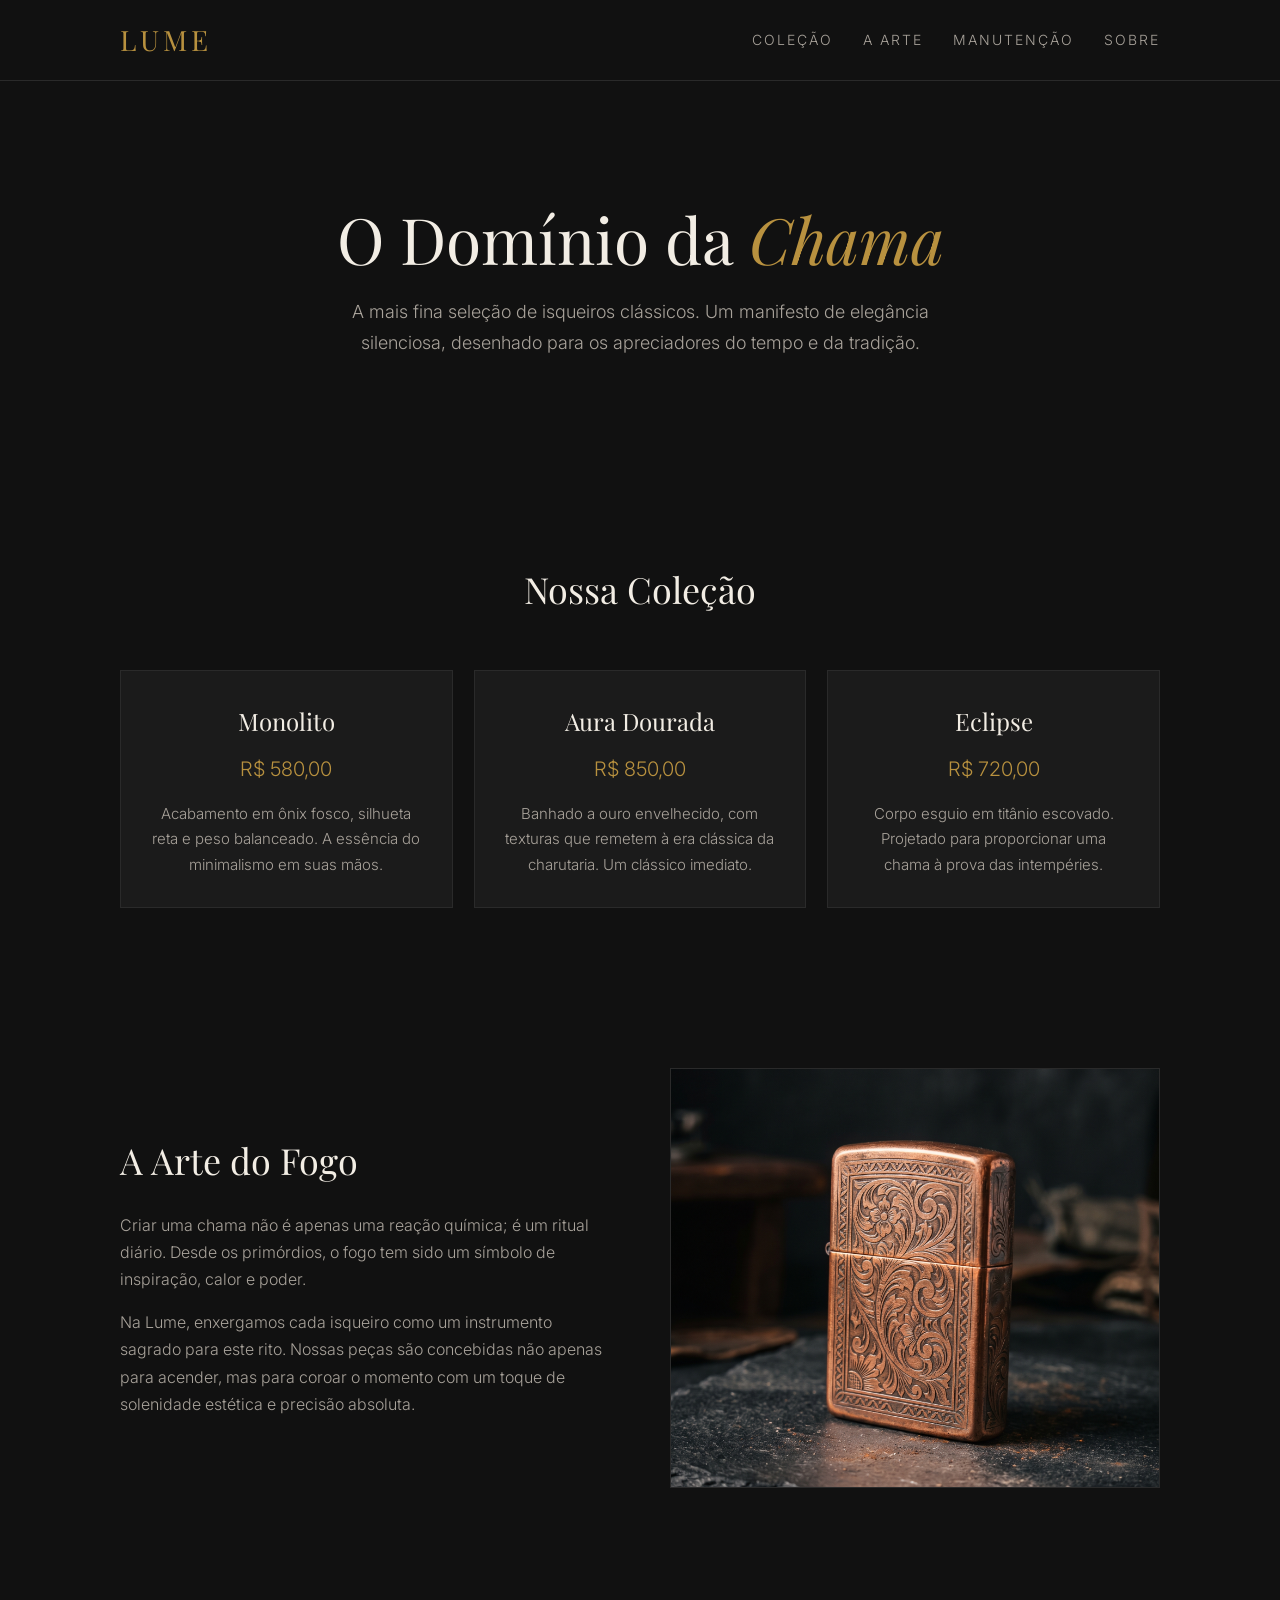
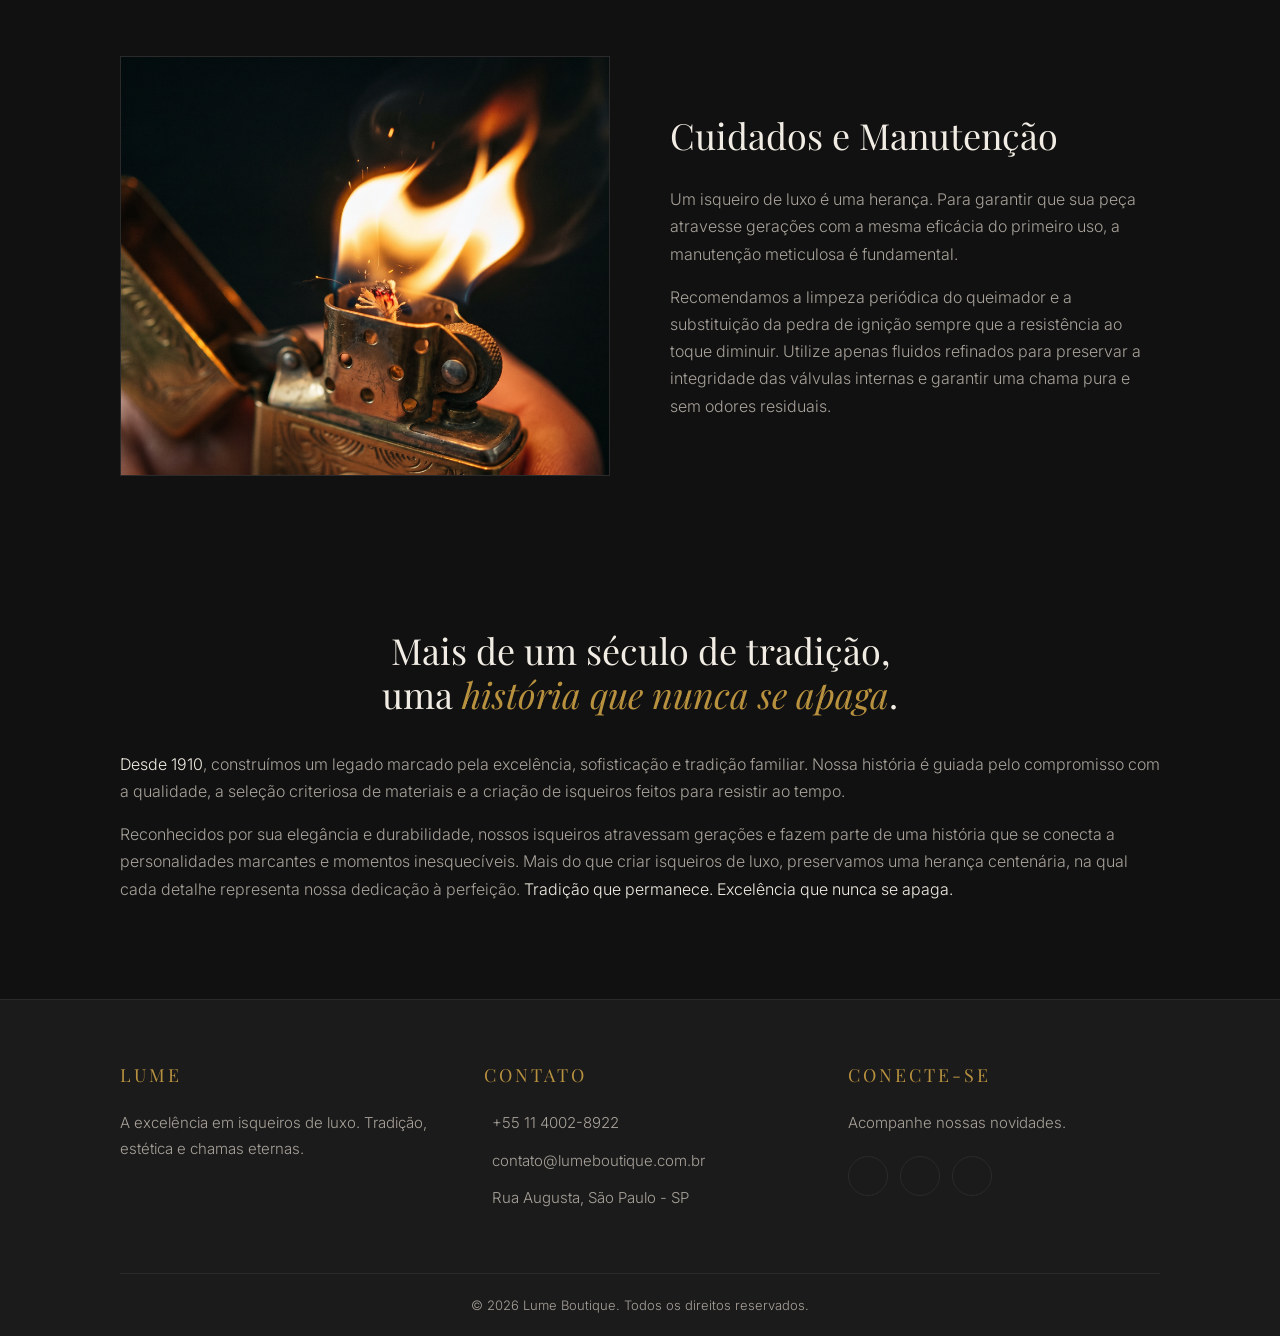
==== index.html @ e8faccc5 "fix (structure): conserta estrutura trazendo o projeto para a pasta inicial" ====
<!DOCTYPE html>
<html lang="pt-BR">

<head>
    <meta charset="UTF-8">
    <meta name="viewport" content="width=device-width, initial-scale=1.0">
    <title>Lume | Isqueiros de Luxo</title>
    <link rel="preconnect" href="https://fonts.googleapis.com">
    <link rel="preconnect" href="https://fonts.gstatic.com" crossorigin>
    <link
        href="https://fonts.googleapis.com/css2?family=Playfair+Display:wght@400;600&family=Inter:wght@300;400;500&display=swap"
        rel="stylesheet">
    <link rel="stylesheet" href="css/style.css">
</head>

<body>
    <header>
        <div class="container header-content">
            <a href="#" class="logo">Lume</a>
            <ul class="nav-links">
                <li><a href="#colecao">Coleção</a></li>
                <li><a href="#arte">A Arte</a></li>
                <li><a href="#manutencao">Manutenção</a></li>
                <li><a href="#sobre">Sobre</a></li>
            </ul>
        </div>
    </header>

    <!-- Hero Section -->
    <section class="hero container">
        <h1>O Domínio da <span>Chama</span></h1>
        <p>A mais fina seleção de isqueiros clássicos. Um manifesto de elegância silenciosa, desenhado para os
            apreciadores do tempo e da tradição.</p>
    </section>

    <!-- Seção Coleção -->
    <section id="colecao" class="section-padding container">
        <h2 class="section-title">Nossa Coleção</h2>
        <div class="products-grid">

            <div class="product-card">
                <h3>Monolito</h3>
                <p class="price">R$ 580,00</p>
                <p class="desc">Acabamento em ônix fosco, silhueta reta e peso balanceado. A essência do minimalismo em
                    suas mãos.</p>
            </div>

            <div class="product-card">
                <h3>Aura Dourada</h3>
                <p class="price">R$ 850,00</p>
                <p class="desc">Banhado a ouro envelhecido, com texturas que remetem à era clássica da charutaria. Um
                    clássico imediato.</p>
            </div>

            <div class="product-card">
                <h3>Eclipse</h3>
                <p class="price">R$ 720,00</p>
                <p class="desc">Corpo esguio em titânio escovado. Projetado para proporcionar uma chama à prova das
                    intempéries.</p>
            </div>

        </div>
    </section>

    <!-- Seção: A Arte do Fogo (Texto à esquerda, Imagem à direita) -->
    <section id="arte" class="section-padding container">
        <div class="content-row">
            <div class="content-text">
                <h2>A Arte do Fogo</h2>
                <p>Criar uma chama não é apenas uma reação química; é um ritual diário. Desde os primórdios, o fogo tem
                    sido um símbolo de inspiração, calor e poder.</p>
                <p>Na Lume, enxergamos cada isqueiro como um instrumento sagrado para este rito. Nossas peças são
                    concebidas não apenas para acender, mas para coroar o momento com um toque de solenidade estética e
                    precisão absoluta.</p>
            </div>
            <div class="content-image">
                <img src="imagens/imagem 1.jfif" alt="Isqueiro de luxo com a chama acesa">
            </div>
        </div>
    </section>

    <!-- Seção: Cuidados e Manutenção (Imagem à esquerda, Texto à direita) -->
    <section id="manutencao" class="section-padding container">
        <div class="content-row reverse">
            <div class="content-text">
                <h2>Cuidados e Manutenção</h2>
                <p>Um isqueiro de luxo é uma herança. Para garantir que sua peça atravesse gerações com a mesma eficácia
                    do primeiro uso, a manutenção meticulosa é fundamental.</p>
                <p>Recomendamos a limpeza periódica do queimador e a substituição da pedra de ignição sempre que a
                    resistência ao toque diminuir. Utilize apenas fluidos refinados para preservar a integridade das
                    válvulas internas e garantir uma chama pura e sem odores residuais.</p>
            </div>
            <div class="content-image">
                <img src="imagens/imagem 2.jfif" alt="Isqueiro de luxo sobre a mesa">
            </div>
        </div>
    </section>

    <!-- Seção: Sobre Nós -->
    <section id="sobre" class="section-padding container">
        <h2>Mais de um século de tradição,<br>uma <span>história que nunca se apaga</span>.</h2>
        <div class="content-row">
            <div class="content-text">
                <p><span>Desde 1910</span>, construímos um legado marcado pela excelência, sofisticação e tradição familiar. 
                    Nossa história é guiada pelo compromisso com a qualidade, a seleção criteriosa de materiais e 
                    a criação de isqueiros feitos para resistir ao tempo.</p>
                <p>Reconhecidos por sua elegância e durabilidade, nossos isqueiros atravessam gerações e fazem 
                    parte de uma história que se conecta a personalidades marcantes e momentos inesquecíveis.
                    Mais do que criar isqueiros de luxo, preservamos uma herança centenária, na qual cada detalhe
                    representa nossa dedicação à perfeição.
                    <span>Tradição que permanece. Excelência que nunca se apaga.</span></p>
            </div>
        </div>
    </section>

    <!-- Rodapé -->
    <footer>
        <div class="container">
            <div class="footer-grid">

                <div class="footer-col">
                    <h4>Lume</h4>
                    <p>A excelência em isqueiros de luxo. Tradição, estética e chamas eternas.</p>
                </div>

                <div class="footer-col">
                    <h4>Contato</h4>
                    <ul>
                        <li><i class="fa-solid fa-phone"></i> +55 11 4002-8922</li>
                        <li><i class="fa-solid fa-envelope"></i> contato@lumeboutique.com.br</li>
                        <li><i class="fa-solid fa-location-dot"></i> Rua Augusta, São Paulo - SP</li>
                    </ul>
                </div>

                <div class="footer-col">
                    <h4>Conecte-se</h4>
                    <p>Acompanhe nossas novidades.</p>
                    <div class="social-links">
                        <a href="#"><i class="fa-brands fa-instagram"> </i></a>
                        <a href="#"><i class="fa-brands fa-pinterest"> </i></a>
                        <a href="#"><i class="fa-brands fa-twitter"> </i></a>
                    </div>
                </div>

            </div>

            <div class="copyright">
                <p>&copy; 2026 Lume Boutique. Todos os direitos reservados.</p>
            </div>
        </div>
    </footer>

</body>

</html>
---- css/style.css ----
/* 
============= STYLE GUIDE =============
Cores:
       USO       |    COR    | VARIÁVEL
----------------------------------------
  Fundo:         |  #111111  | c-bg
  Fundo do card: |  #1b1b1b  | c-bgcard
  Borda:         |  #2a2a2a  | c-border
  Dourado:       |  #b8913f  | c-gold
  Texto:         |  #f2ede4  | c-text
  Texto suave:   |  #a8a29a  | c-text2
----------------------------------------
Fontes:
  Títulos: Playfair Display
  Textos:  Inter
======================================== 
*/

/* ========== VAR COLORS ========== */
:root {
  --c-bg: #111111;
  --c-bgcard: #1b1b1b;
  --c-border: #2a2a2a;
  --c-gold: #b8913f;
  --c-text: #f2ede4;
  --c-text2: #a8a29a;
}

/* 
========================== 
          BASE 
========================== 
*/
/* Scroll-Bar Custom */
body::-webkit-scrollbar {
  width: 12px;             
}

body::-webkit-scrollbar-track {
  background: var(--c-bgcard);       
}

body::-webkit-scrollbar-thumb {
  background-color: var(--c-gold);   
  border-radius: 20px;       
  border: 3px solid var(--c-bgcard);  
}

* {
    margin: 0;
    padding: 0;
    box-sizing: border-box;
}

html {
    scroll-behavior: smooth;
}

body {
    background-color: var(--c-bg);
    color: var(--c-text);
    font-family: 'Inter', sans-serif;
    font-weight: 300;
    line-height: 1.7;
}

h1, h2, h3, h4 {
    font-family: 'Playfair Display', serif;
    font-weight: 400;
}

a {
    text-decoration: none;
    color: var(--c-text);
}

ul {
    list-style: none;
}

/* 
=================================== 
       Classes Reutilizáveis
=================================== 
*/
.container {
    width: 100%;
    max-width: 1100px;
    margin: 0 auto;
    padding: 0 30px;
}

.section-padding {
    padding-top: 80px;
    padding-bottom: 80px;
}

.section-title {
    font-size: 36px;
    text-align: center;
    margin-bottom: 50px;
}

/* 
========================== 
          HEADER 
========================== 
*/
header {
    position: sticky;
    top: 0;
    z-index: 100;
    background-color: var(--c-bg);
    border-bottom: 1px solid #2a2a2a;
}

.header-content {
    display: flex;
    justify-content: space-between;
    align-items: center;
    padding-top: 16px;
    padding-bottom: 16px;
}

.logo {
    font-family: 'Playfair Display', serif;
    font-size: 28px;
    letter-spacing: 4px;
    text-transform: uppercase;
    color: var(--c-gold);
}

.nav-links {
    display: flex;
}

.nav-links li {
    margin-left: 30px;
}

.nav-links a {
    font-size: 14px;
    letter-spacing: 2px;
    text-transform: uppercase;
    color: var(--c-text2);
    transition: color 0.3s;
}

.nav-links a:hover {
    color: var(--c-gold);
}

/* 
========================== 
      SECTION - HERO 
========================== 
*/
.hero {
    display: flex;
    flex-direction: column;
    align-items: center;
    justify-content: center;
    text-align: center;
    padding-top: 120px;
    padding-bottom: 120px;
}

.hero h1 {
    font-size: 64px;
    line-height: 1.2;
    margin-bottom: 20px;
}

.hero h1 span {
    color: var(--c-gold);
    font-style: italic;
}

.hero p {
    max-width: 600px;
    color: var(--c-text2);
    font-size: 18px;
}

/* 
========================== 
    SECTION - COLEÇÃO 
========================== 
*/

.products-grid {
    display: flex;
    justify-content: space-between;
}

.product-card {
    width: 32%;
    background-color: var(--c-bgcard);
    border: 1px solid #2a2a2a;
    padding: 30px;
    text-align: center;
    transition: border-color 0.3s;
}

.product-card:hover {
    border-color: var(--c-gold);
}

.product-card h3 {
    font-size: 24px;
    margin-bottom: 10px;
}

.price {
    color: var(--c-gold);
    font-size: 20px;
    margin-bottom: 15px;
}

.desc {
    color: var(--c-text2);
    font-size: 15px;
}

/* 
========================== 
         SECTIONS 
    A ARTE / MANUTENÇÃO 
========================== 
*/
.content-row {
    display: flex;
    align-items: center;
    justify-content: space-between;
    gap: 60px;
}

/* inverte a ordem: imagem à esquerda, texto à direita */
.content-row.reverse {
    flex-direction: row-reverse;
}

.content-text {
    width: 50%;
}

.content-text h2 {
    font-size: 36px;
    margin-bottom: 20px;
}

.content-text p {
    color: var(--c-text2);
    margin-bottom: 16px;
}

.content-image {
    width: 50%;
}

.content-image img {
    width: 100%;
    height: 420px;
    object-fit: cover;
    border: 1px solid #2a2a2a;
}

/* 
========================== 
      SECTION - SOBRE
========================== 
*/
#sobre {
    padding-top: 65px;
    h2 {
        font-size: 36px;
        text-align: center;
        line-height: 1.2;
        margin-bottom: 35px;
        span {
            color: var(--c-gold);
            font-style: italic;
        }
    }
}

#sobre .content-text {
    width: 100%;
    span {
        color: var(--c-text);
    }
}

/* 
========================== 
          RODAPÉ 
========================== 
*/
footer {
    background-color: var(--c-bgcard);
    border-top: 1px solid #2a2a2a;
    padding-top: 60px;
}

.footer-grid {
    display: flex;
    justify-content: space-between;
}

.footer-col {
    width: 30%;
}

.footer-col h4 {
    font-size: 18px;
    letter-spacing: 3px;
    text-transform: uppercase;
    color: var(--c-gold);
    margin-bottom: 20px;
}

.footer-col p {
    color: var(--c-text2);
    font-size: 15px;
}

.footer-col li {
    color: var(--c-text2);
    font-size: 15px;
    margin-bottom: 12px;
}

.footer-col li i {
    color: var(--c-gold);
    width: 20px;
    margin-right: 8px;
}

/* ícones das redes sociais */
.social-links {
    display: flex;
    margin-top: 20px;
}

.social-links a {
    display: flex;
    align-items: center;
    justify-content: center;
    width: 40px;
    height: 40px;
    margin-right: 12px;
    border: 1px solid #2a2a2a;
    border-radius: 50%;
    color: var(--c-text2);
    transition: all 0.3s;
}

.social-links a:hover {
    border-color: var(--c-gold);
    color: var(--c-gold);
}

/* direitos autorais */
.copyright {
    text-align: center;
    margin-top: 50px;
    padding: 20px 0;
    border-top: 1px solid #2a2a2a;
    color: var(--c-text2);
    font-size: 13px; 
}
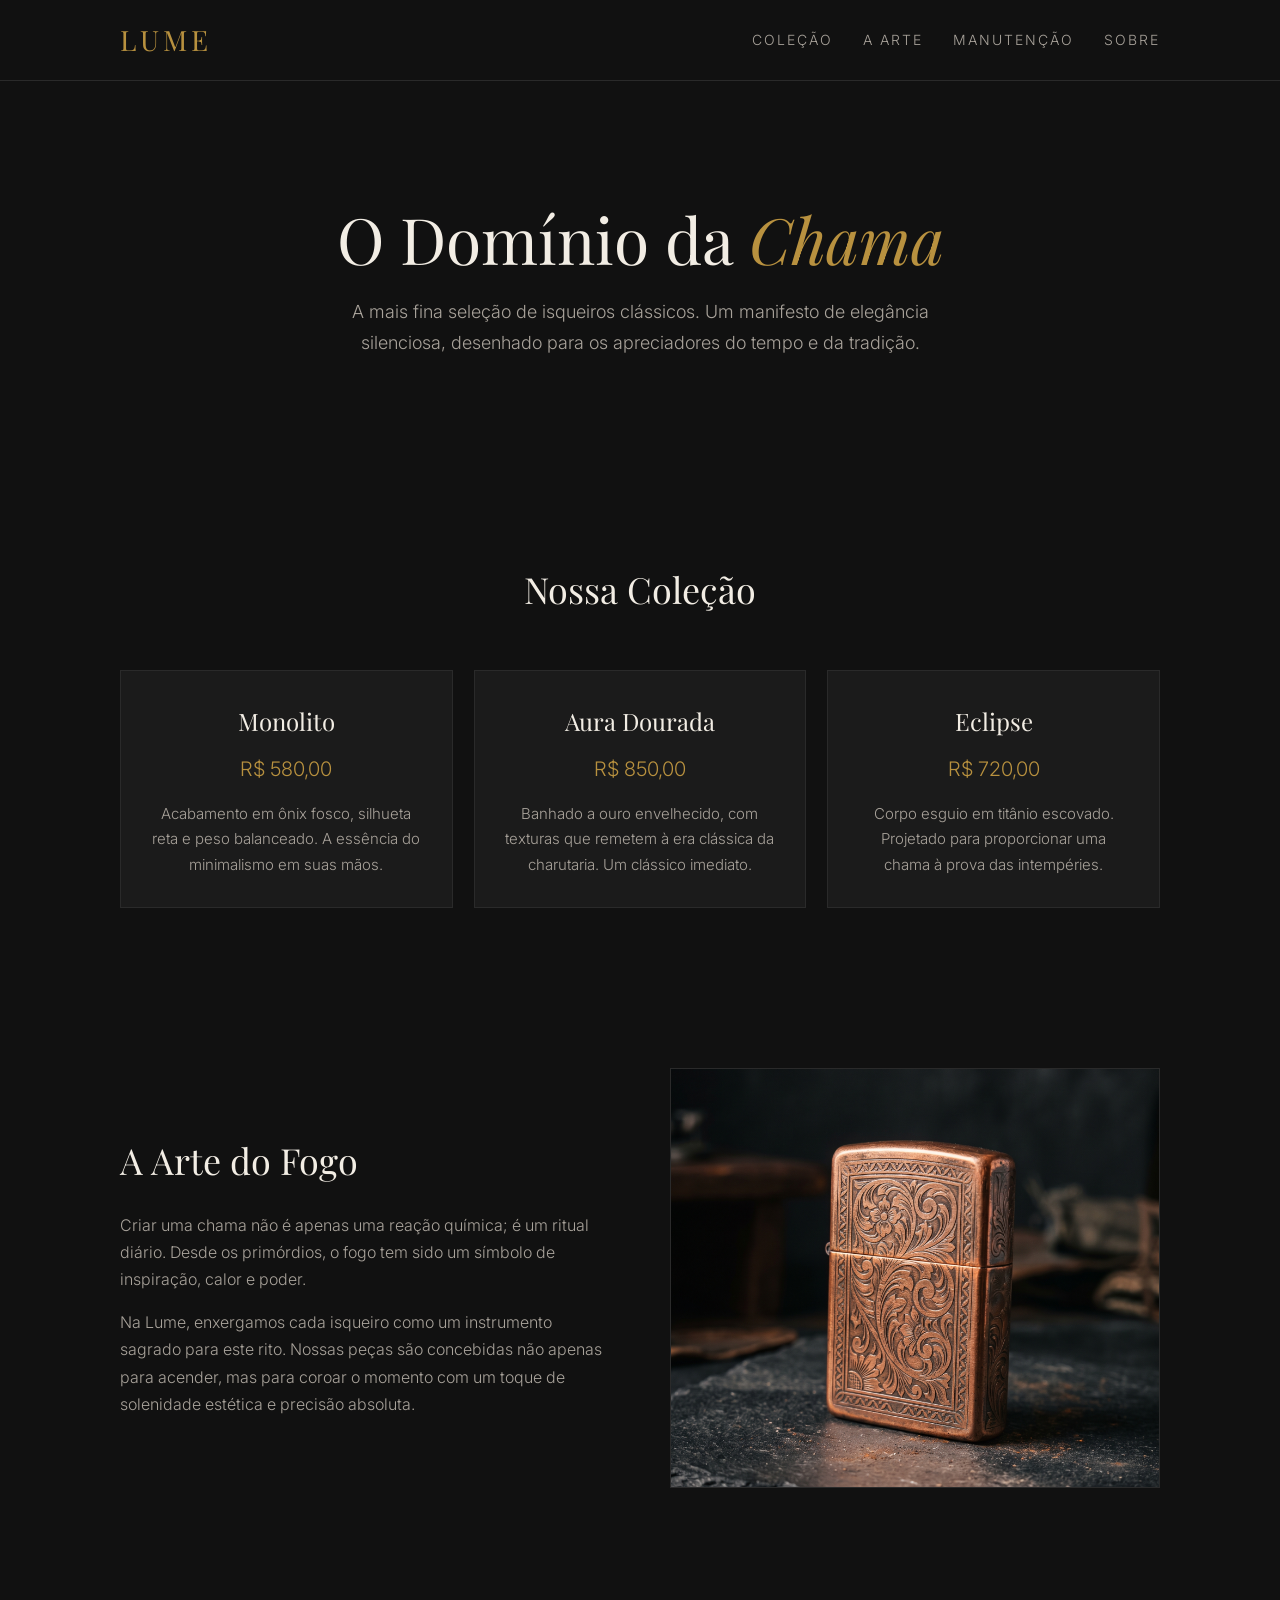
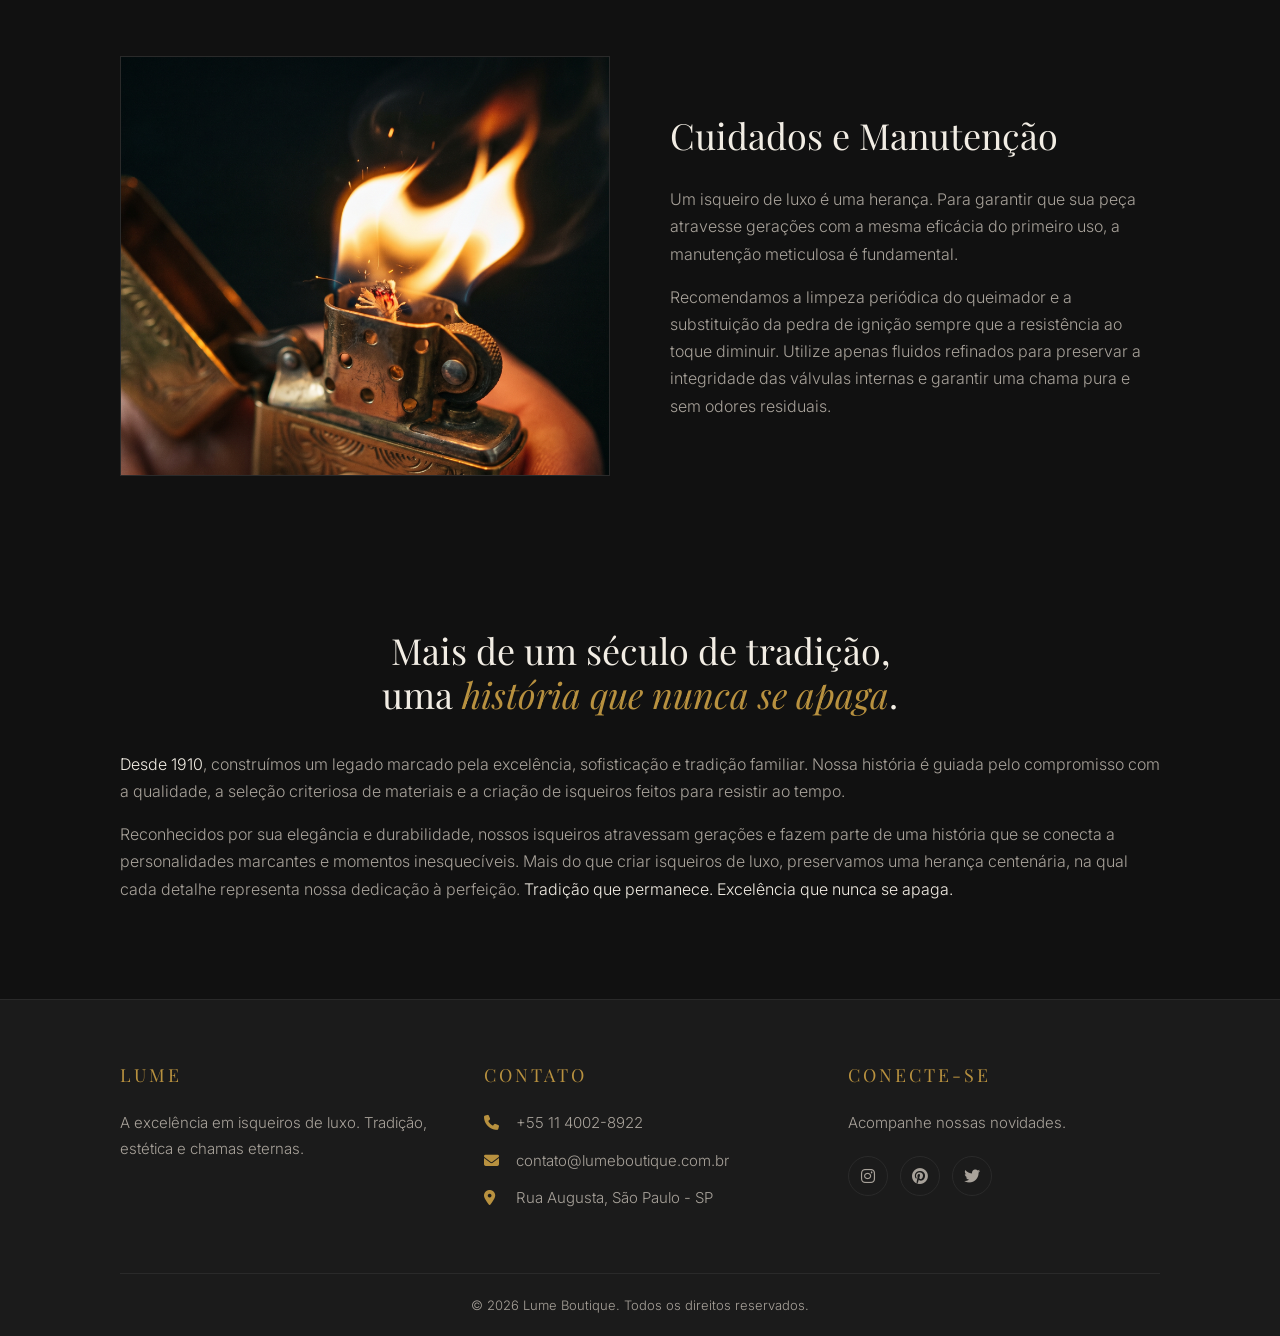
==== commit 3583ac08: "fix (icons): conserta ícones no rodapé que não estava sendo renderizado" ====
--- a/index.html
+++ b/index.html
@@ -7,9 +7,8 @@
     <title>Lume | Isqueiros de Luxo</title>
     <link rel="preconnect" href="https://fonts.googleapis.com">
     <link rel="preconnect" href="https://fonts.gstatic.com" crossorigin>
-    <link
-        href="https://fonts.googleapis.com/css2?family=Playfair+Display:wght@400;600&family=Inter:wght@300;400;500&display=swap"
-        rel="stylesheet">
+    <link href="https://fonts.googleapis.com/css2?family=Playfair+Display:wght@400;600&family=Inter:wght@300;400;500&display=swap" rel="stylesheet">
+    <link rel="stylesheet" href="https://cdnjs.cloudflare.com/ajax/libs/font-awesome/6.5.1/css/all.min.css">
     <link rel="stylesheet" href="css/style.css">
 </head>
 
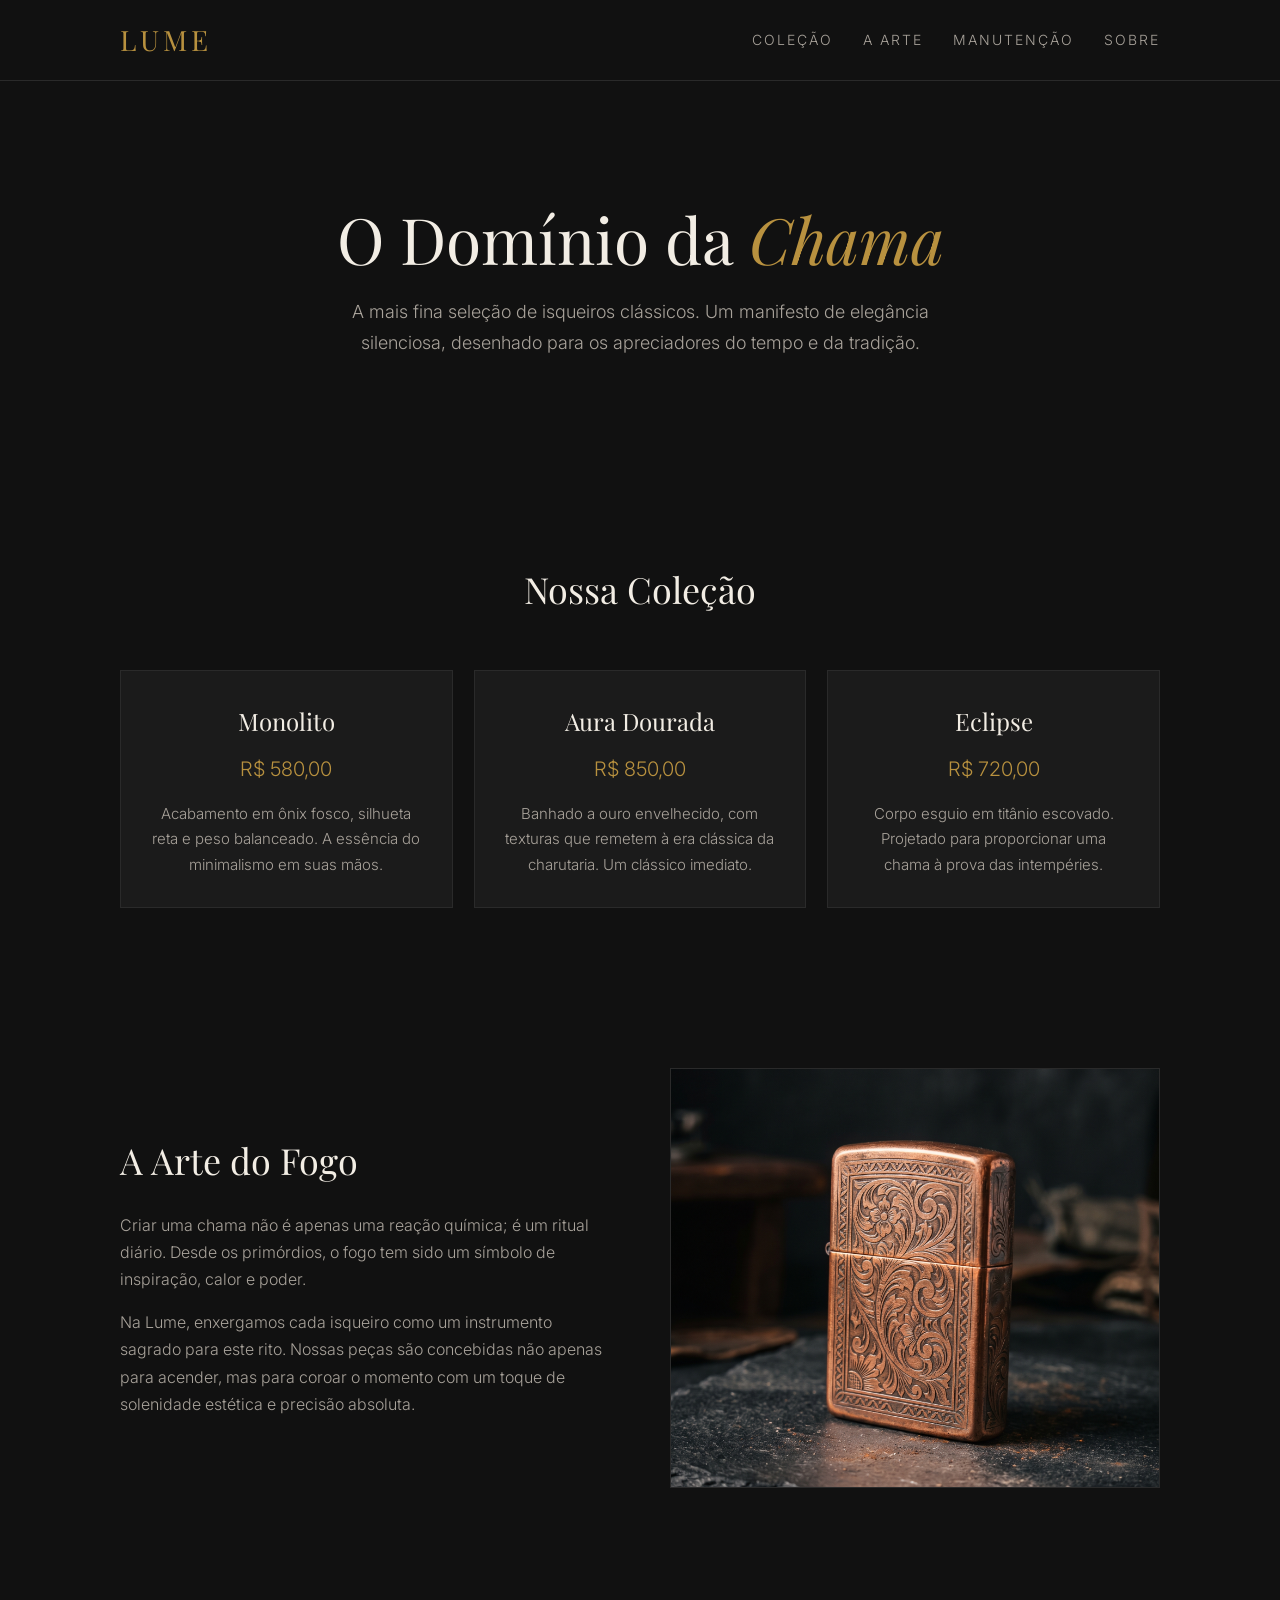
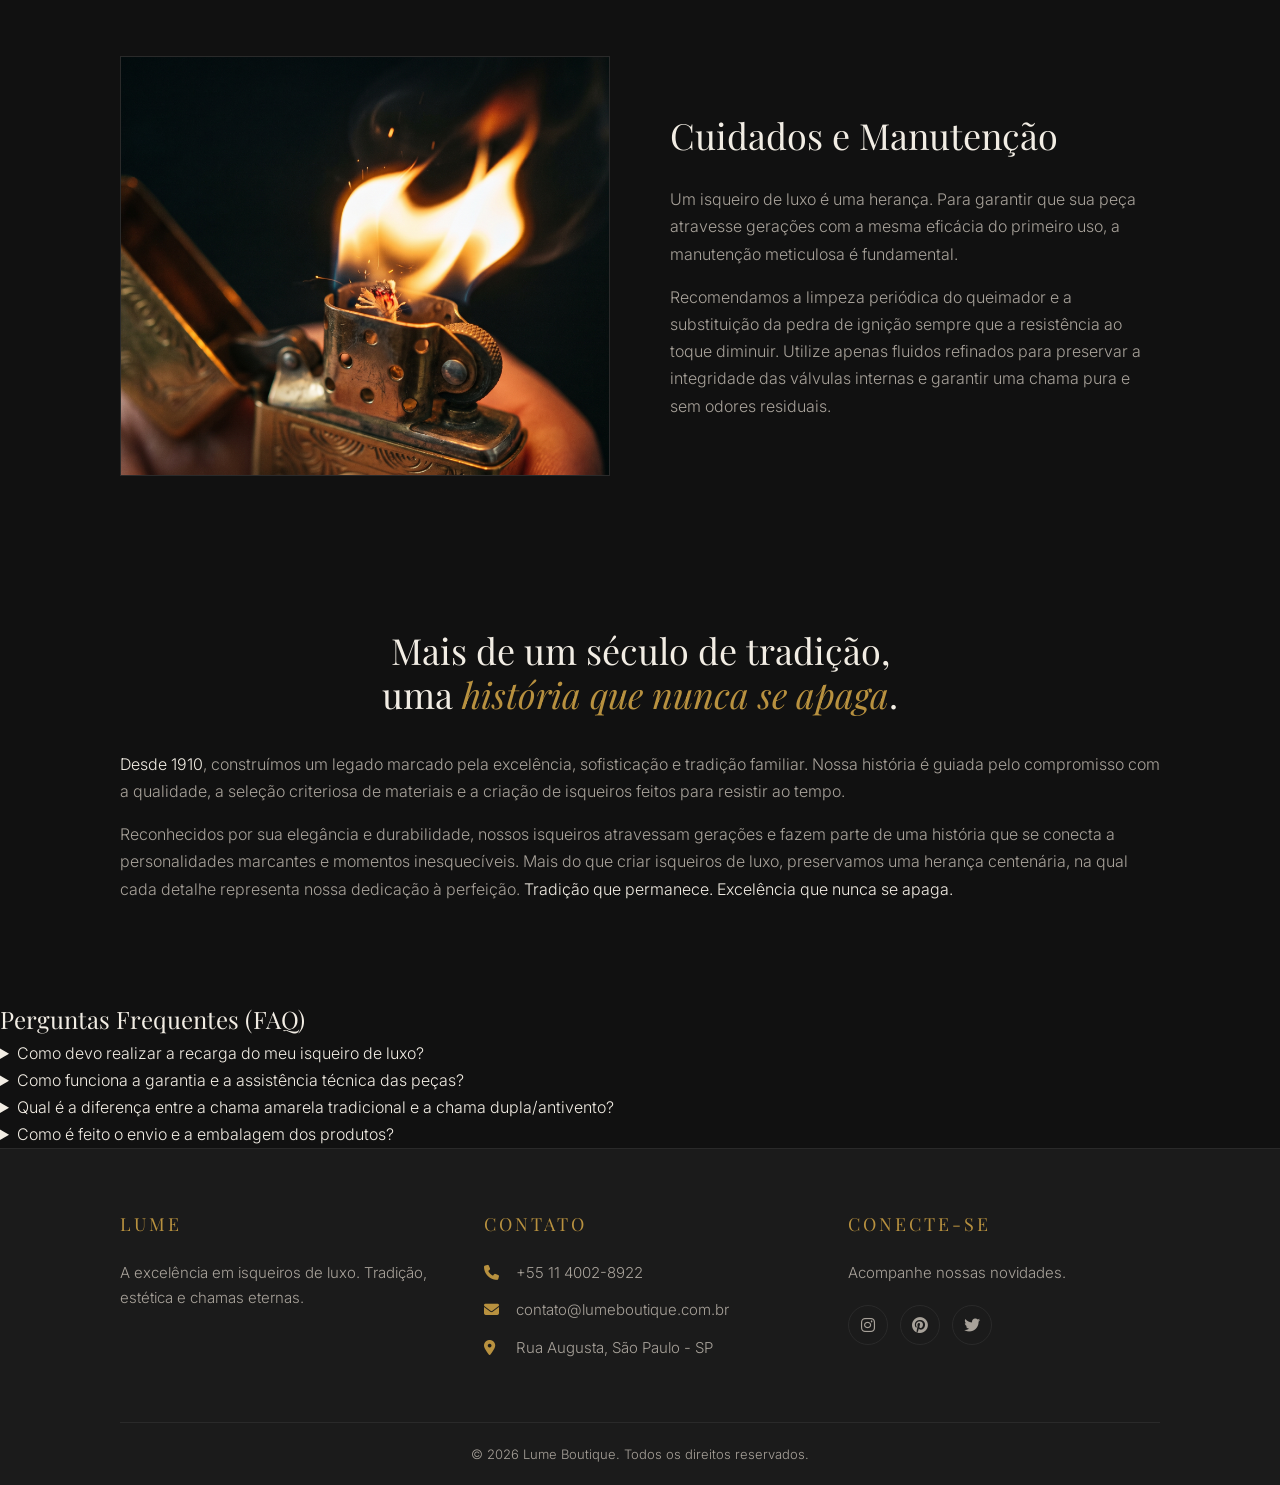
==== commit 518c7ec7: "feat(faq): adiciona seção de perguntas frequentes" ====
--- a/index.html
+++ b/index.html
@@ -9,6 +9,7 @@
     <link rel="preconnect" href="https://fonts.gstatic.com" crossorigin>
     <link href="https://fonts.googleapis.com/css2?family=Playfair+Display:wght@400;600&family=Inter:wght@300;400;500&display=swap" rel="stylesheet">
     <link rel="stylesheet" href="https://cdnjs.cloudflare.com/ajax/libs/font-awesome/6.5.1/css/all.min.css">
+    <link rel="shortcut icon" href="./imagens/favicon.png" type="image/x-icon">
     <link rel="stylesheet" href="css/style.css">
 </head>
 
@@ -112,6 +113,41 @@
         </div>
     </section>
 
+    <!-- Seção: FAQ -->
+    <section id="faq" class="faq-section">
+        <div class="faq-container">
+            <h2 class="faq-title">Perguntas Frequentes (FAQ)</h2>
+            
+            <details class="faq-item">
+                <summary class="faq-question">Como devo realizar a recarga do meu isqueiro de luxo?</summary>
+                <div class="faq-answer">
+                    <p>Para preservar a engenharia interna e a pureza da chama, recomendamos utilizar exclusivamente gás butano premium de alta filtragem. Antes de recarregar, esvazie completamente o ar do reservatório pressionando suavemente a válvula de enchimento. Realize o abastecimento com o isqueiro virado para baixo e aguarde alguns minutos antes de acendê-lo, permitindo que o gás atinja a temperatura ideal.</p>
+                </div>
+            </details>
+
+            <details class="faq-item">
+                <summary class="faq-question">Como funciona a garantia e a assistência técnica das peças?</summary>
+                <div class="faq-answer">
+                    <p>Todos os nossos isqueiros acompanham certificado oficial de autenticidade e garantia de fábrica contra defeitos de fabricação. Oferecemos suporte completo e encaminhamento para serviços de manutenção especializada, assegurando que o seu item receba os cuidados de conservação adequados ao longo dos anos.</p>
+                </div>
+            </details>
+
+            <details class="faq-item">
+                <summary class="faq-question">Qual é a diferença entre a chama amarela tradicional e a chama dupla/antivento?</summary>
+                <div class="faq-answer">
+                    <p>A chama amarela suave é clássica, ideal para o acendimento diário e momentos de celebração indoor pela sua elegância e temperatura moderada. Já a chama dupla ou direcional (antivento) é projetada com precisão técnica para acender charutos de forma uniforme ou para ser utilizada em ambientes externos sem oscilações.</p>
+                </div>
+            </details>
+
+            <details class="faq-item">
+                <summary class="faq-question">Como é feito o envio e a embalagem dos produtos?</summary>
+                <div class="faq-answer">
+                    <p>Por normas de segurança no transporte, os isqueiros são enviados descarregados. Cada peça é cuidadosamente acomodada em seu estojo original de fábrica e envolvida em uma embalagem discreta e protegida, acompanhada de toda a documentação de autenticidade.</p>
+                </div>
+            </details>
+        </div>
+    </section>
+
     <!-- Rodapé -->
     <footer>
         <div class="container">
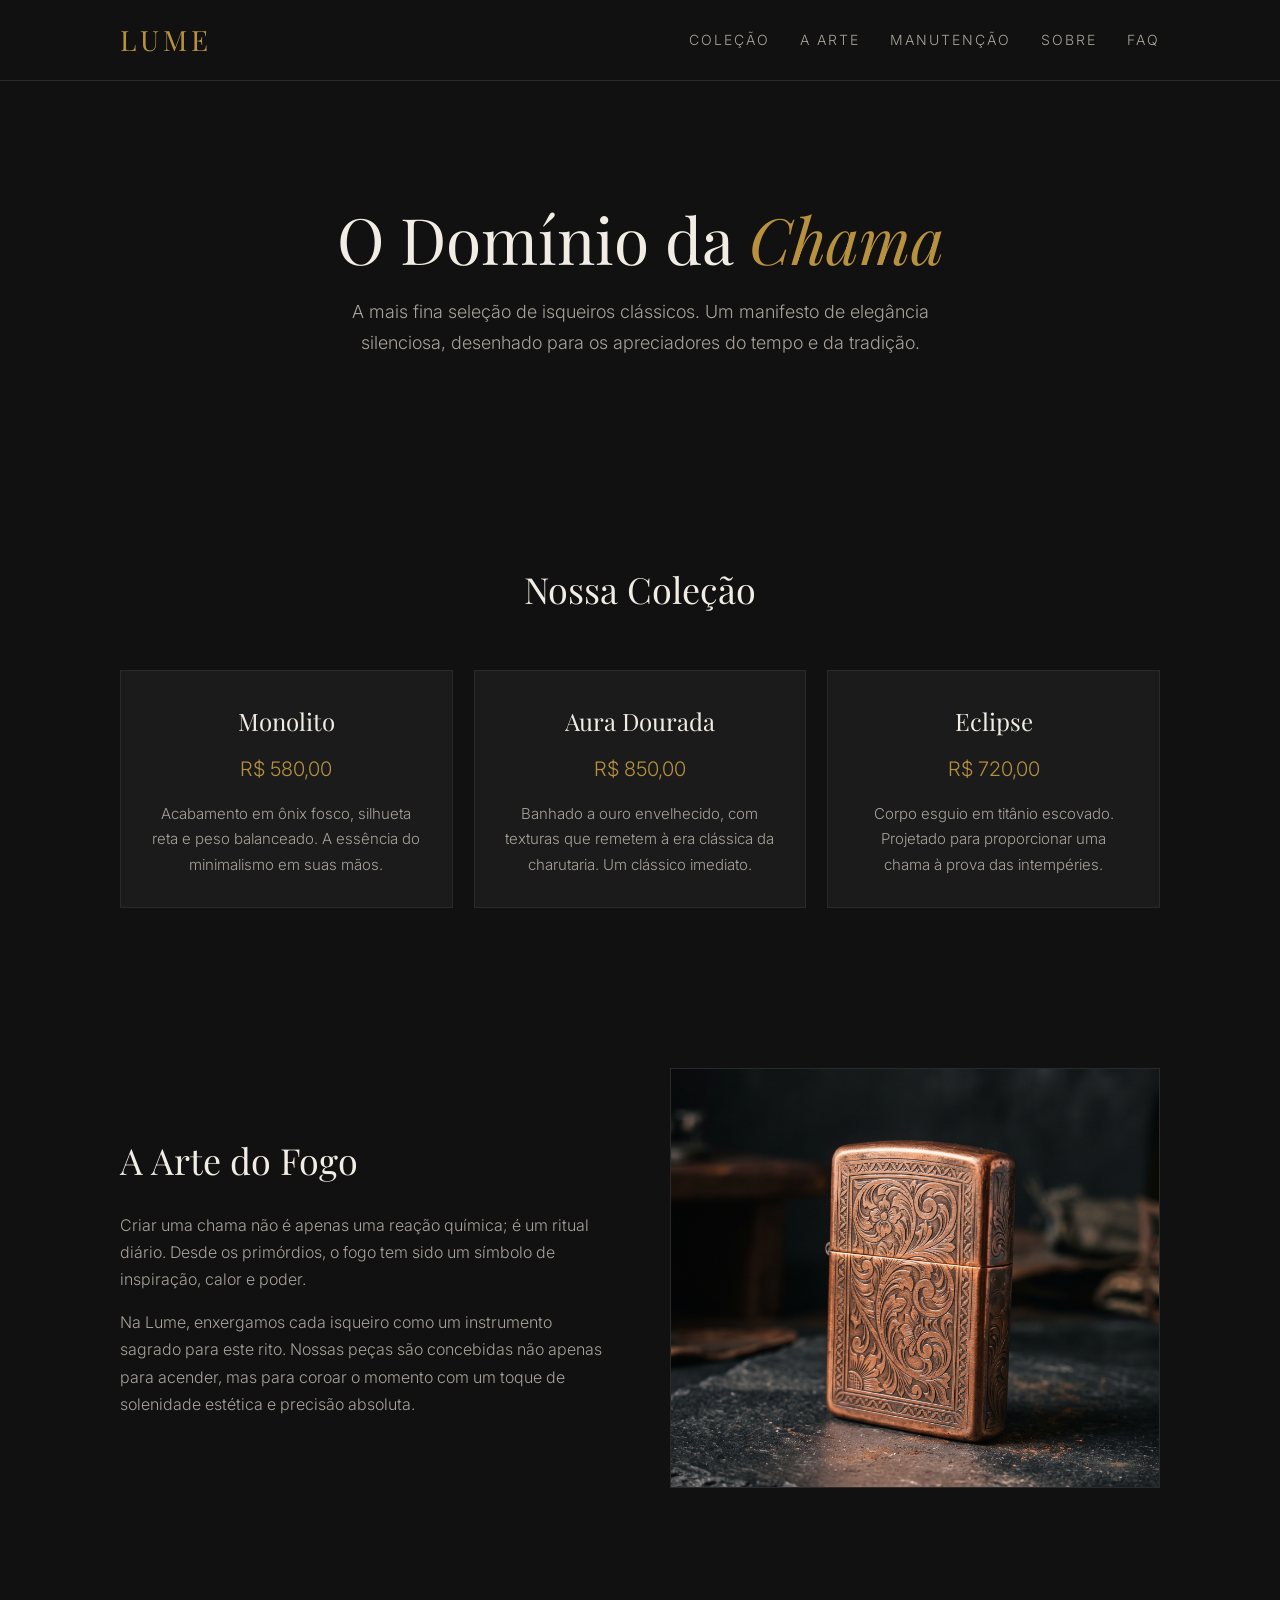
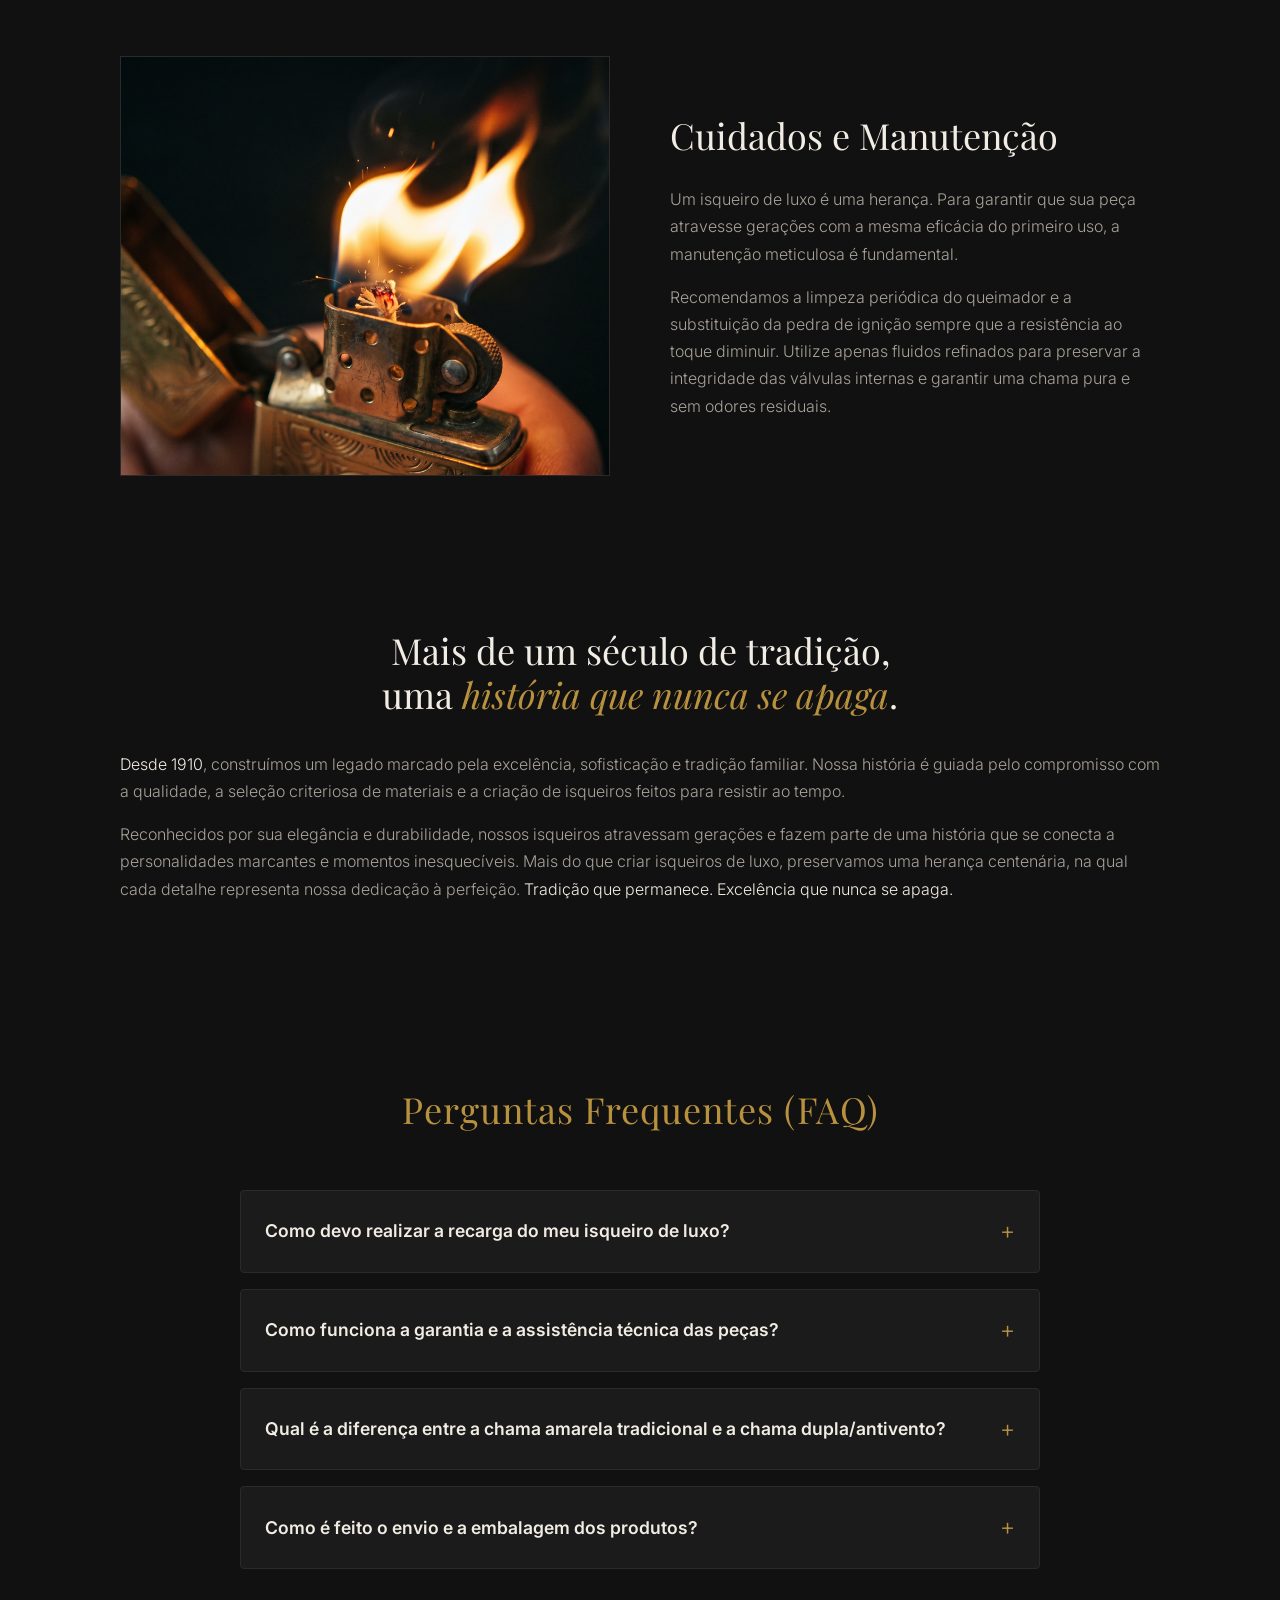
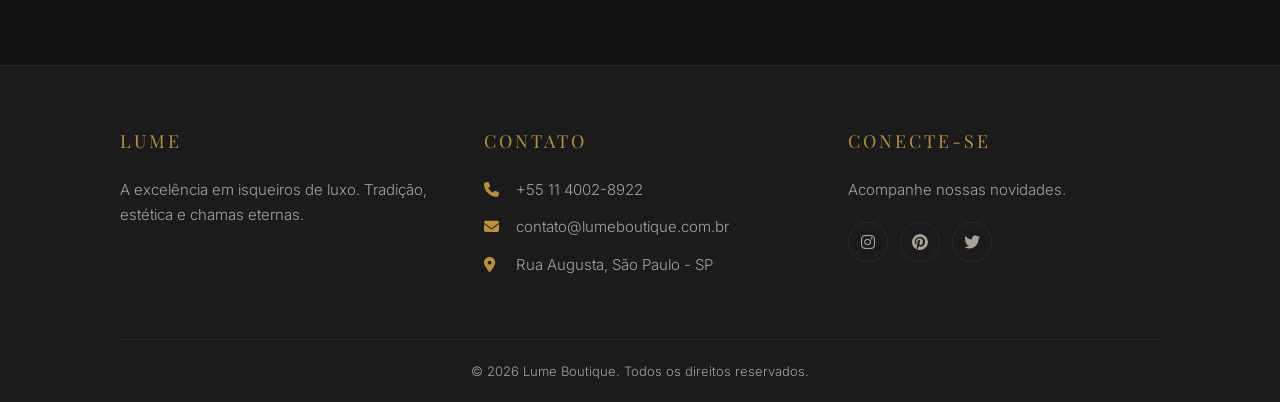
==== commit 529d6b75: "refactor(faq): utiliza os códigos reutilizaveis e adiciona link para a faq" ====
--- a/index.html
+++ b/index.html
@@ -22,6 +22,7 @@
                 <li><a href="#arte">A Arte</a></li>
                 <li><a href="#manutencao">Manutenção</a></li>
                 <li><a href="#sobre">Sobre</a></li>
+                <li><a href="#faq">FAQ</a></li>
             </ul>
         </div>
     </header>
@@ -114,9 +115,9 @@
     </section>
 
     <!-- Seção: FAQ -->
-    <section id="faq" class="faq-section">
+    <section id="faq" class="faq-section section-padding container">
         <div class="faq-container">
-            <h2 class="faq-title">Perguntas Frequentes (FAQ)</h2>
+            <h2 class="faq-title section-title">Perguntas Frequentes (FAQ)</h2>
             
             <details class="faq-item">
                 <summary class="faq-question">Como devo realizar a recarga do meu isqueiro de luxo?</summary>
--- a/css/style.css
+++ b/css/style.css
@@ -293,6 +293,73 @@
 
 /* 
 ========================== 
+      SECTION - FAQ
+========================== 
+*/
+
+.faq-container {
+    max-width: 800px;
+    margin: 0 auto;
+}
+
+.faq-title {
+    letter-spacing: 1px;
+    color: var(--c-gold);
+}
+
+.faq-item {
+    background-color: var(--c-bgcard);
+    border: 1px solid var(--c-border);
+    border-radius: 4px;
+    margin-bottom: 16px;
+    overflow: hidden;
+    transition: border-color 0.3s ease;
+}
+
+.faq-item[open] {
+    border-color: var(--c-gold);
+}
+
+.faq-question {
+    padding: 20px 24px;
+    font-size: 1.1rem;
+    font-weight: 600;
+    cursor: pointer;
+    list-style: none;
+    position: relative;
+    display: flex;
+    justify-content: space-between;
+    align-items: center;
+    color: var(--c-text);
+}
+
+.faq-question::-webkit-details-marker {
+    display: none;
+}
+
+.faq-question::after {
+    content: '+';
+    font-size: 1.5rem;
+    font-weight: 300;
+    color: var(--c-gold);
+    transition: transform 0.3s ease;
+}
+
+.faq-item[open] .faq-question::after {
+    transform: rotate(45deg);
+}
+
+.faq-answer {
+    padding: 0 24px 24px 24px;
+    font-size: 0.95rem;
+    line-height: 1.7;
+    color: var(--c-text2);
+    border-top: 1px solid var(--c-border);
+    padding-top: 16px;
+}
+
+/* 
+========================== 
           RODAPÉ 
 ========================== 
 */
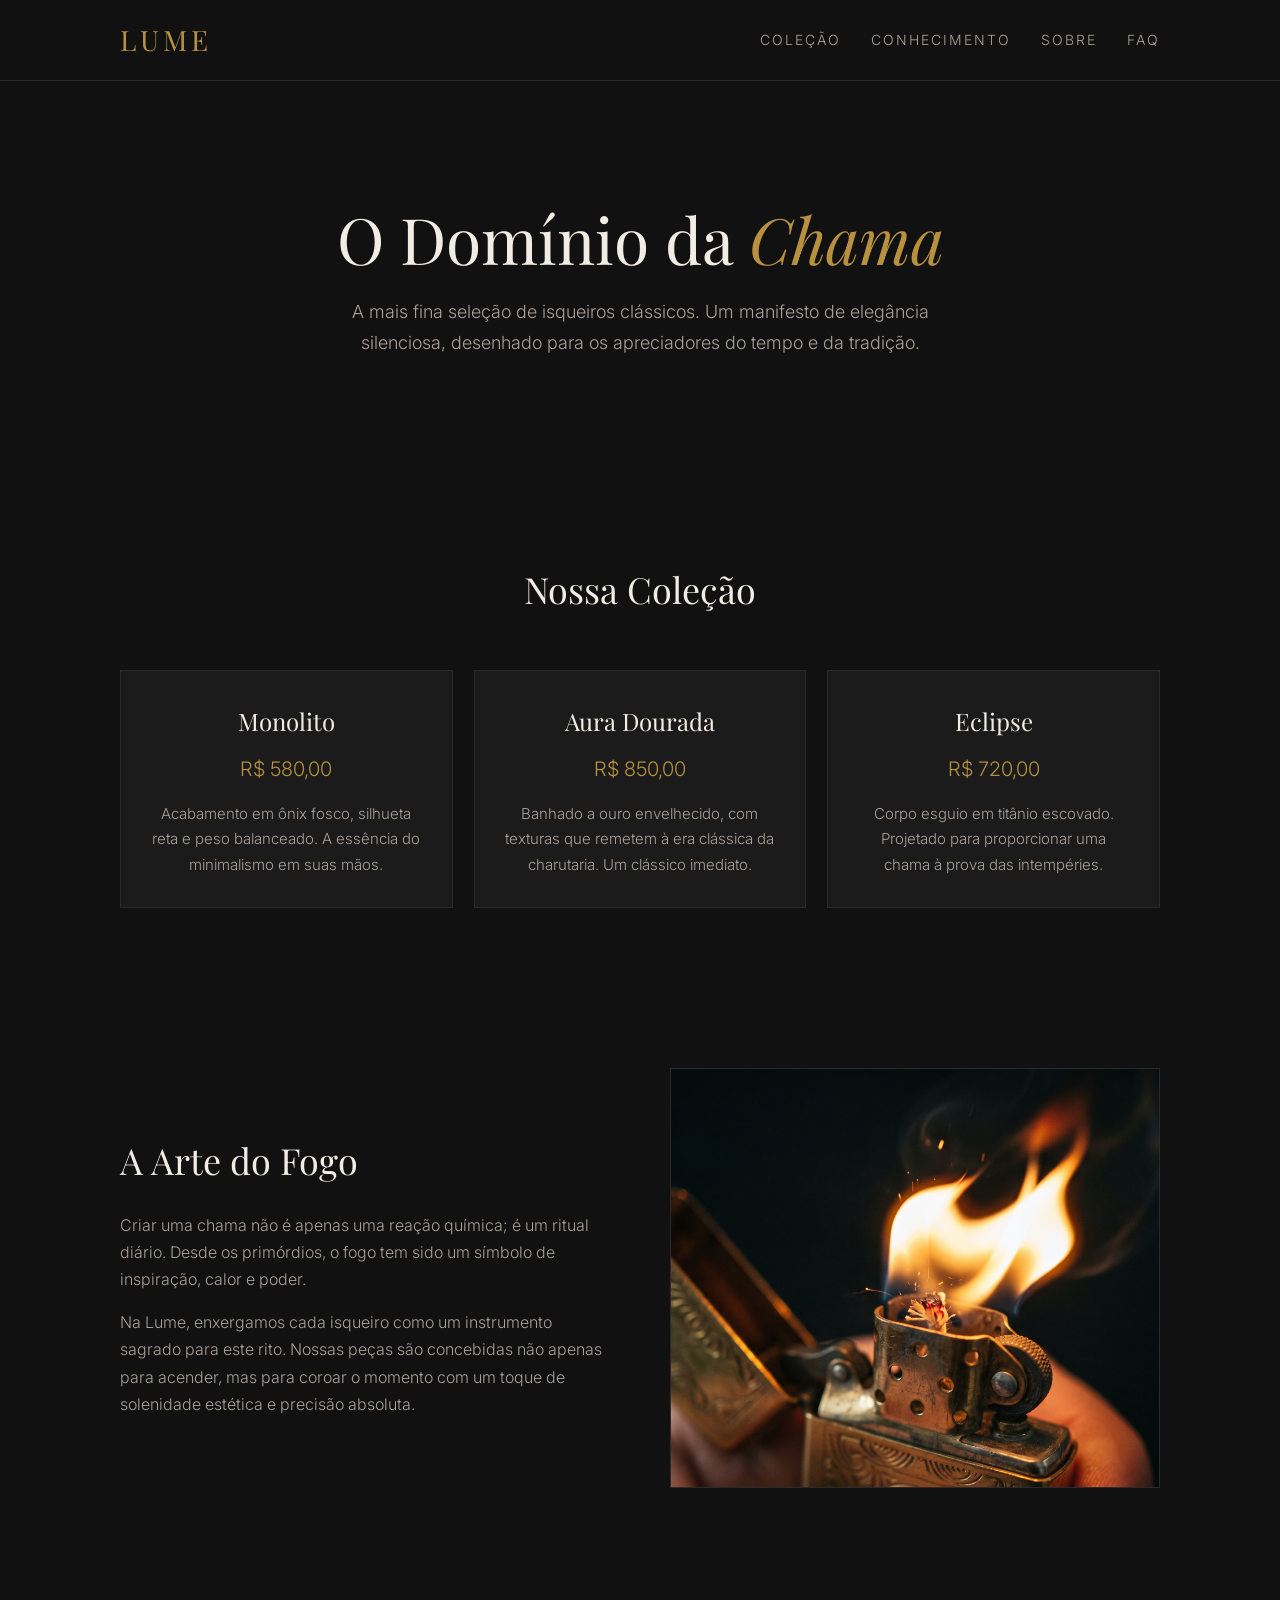
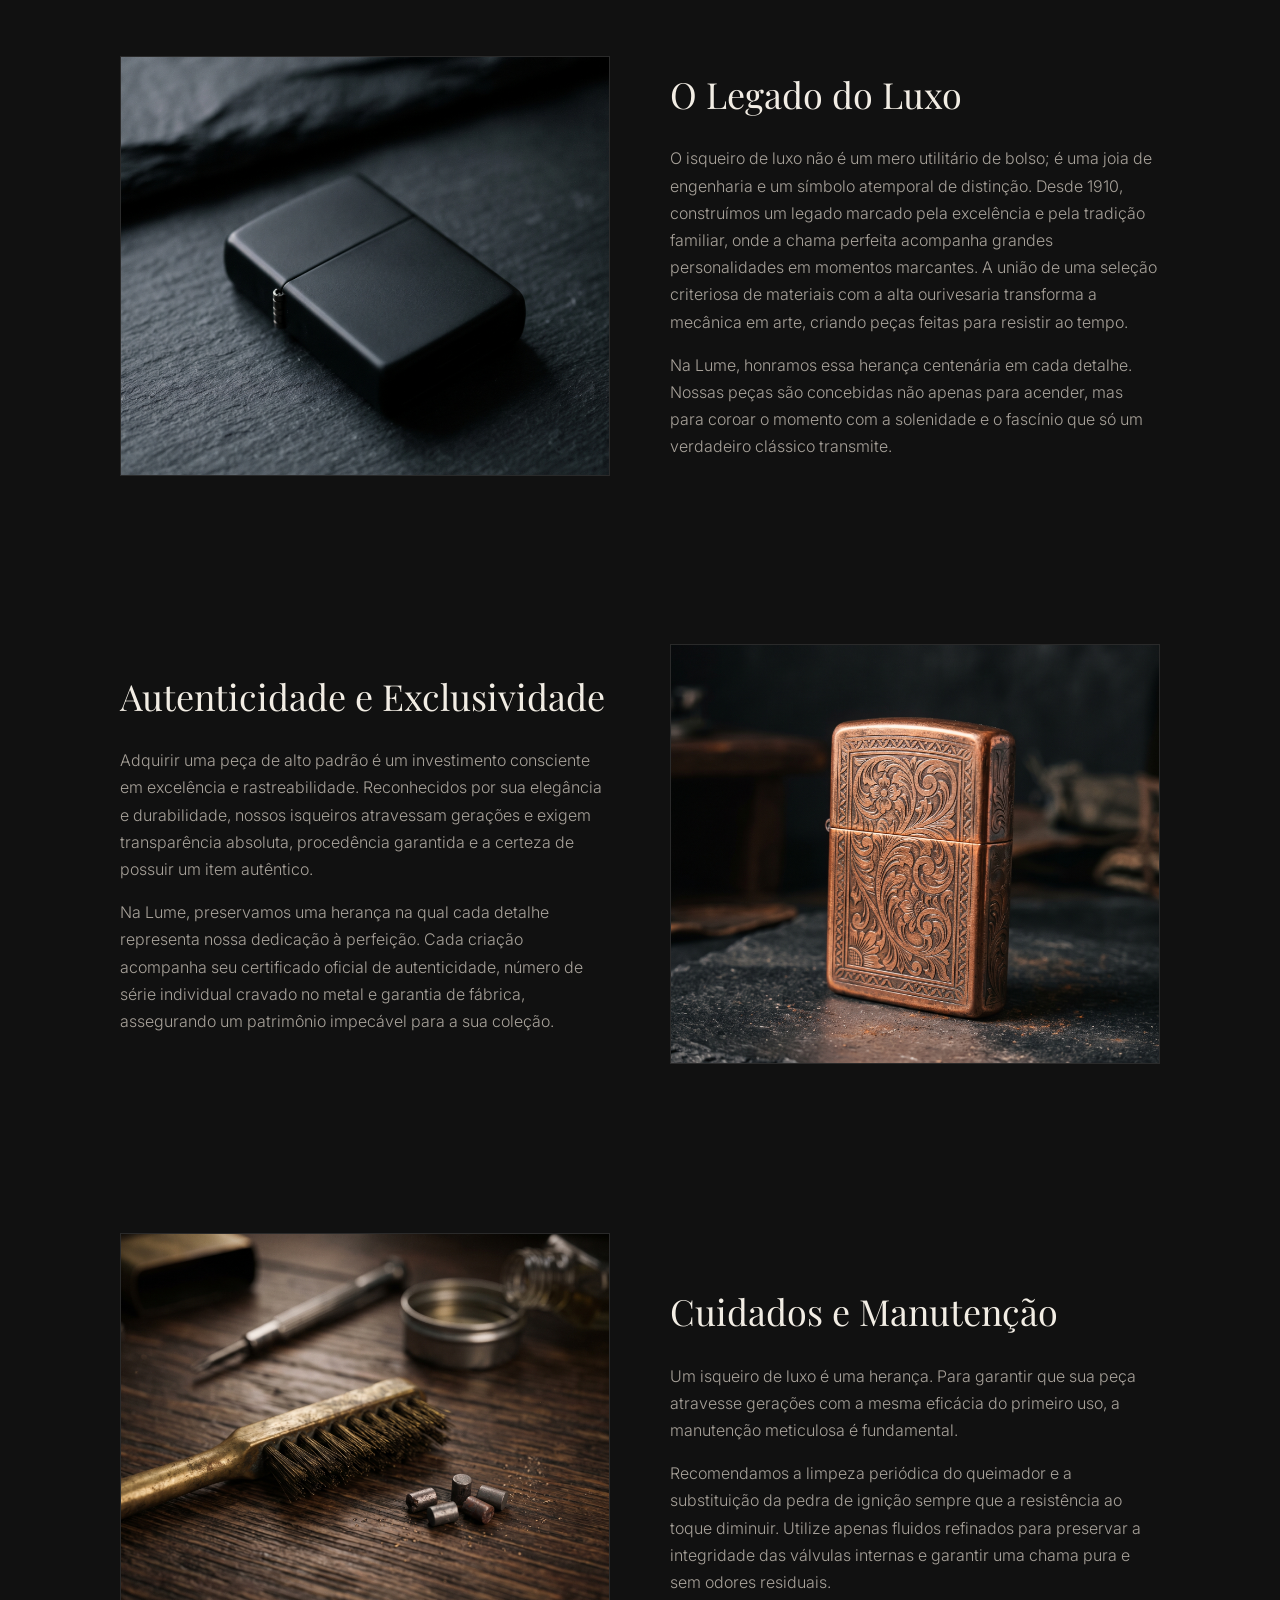
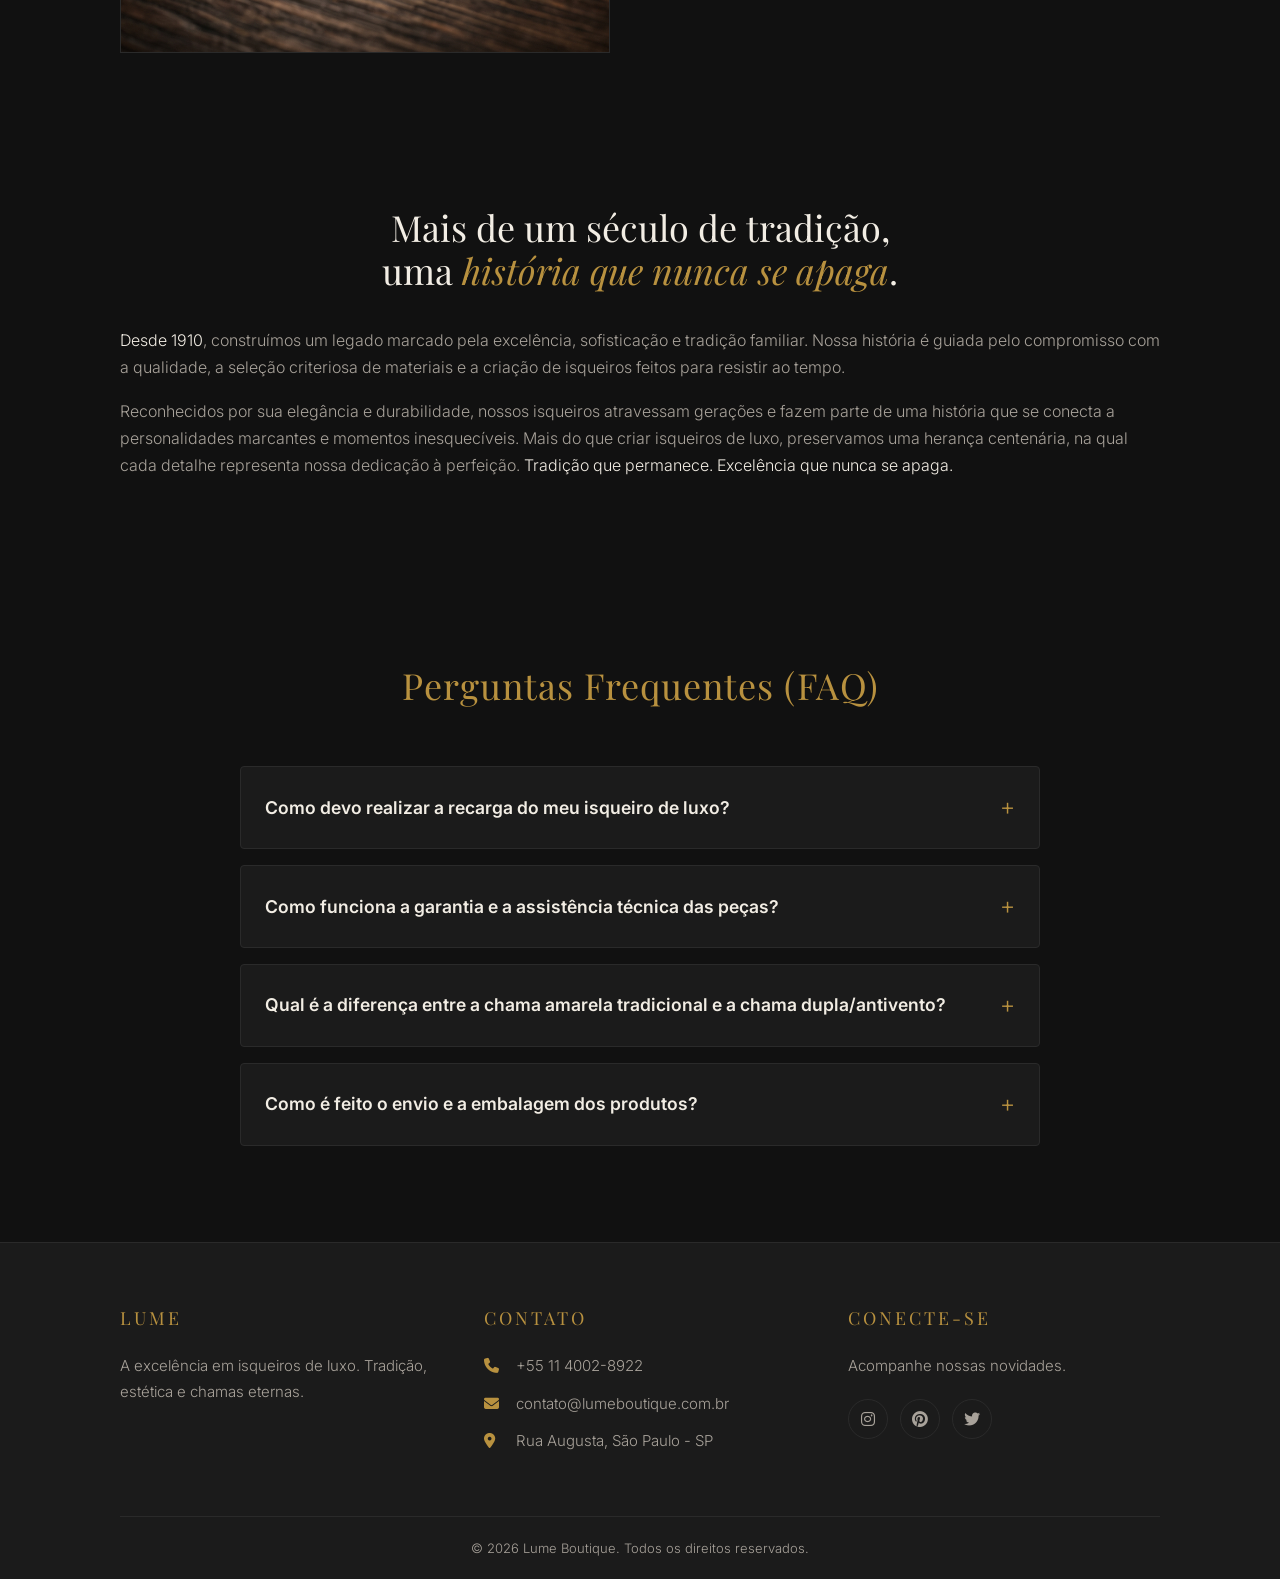
==== commit 60ee4676: "feat(conhecimento): adiciona seções legado e autenticidade e refatora a nav" ====
--- a/index.html
+++ b/index.html
@@ -19,8 +19,7 @@
             <a href="#" class="logo">Lume</a>
             <ul class="nav-links">
                 <li><a href="#colecao">Coleção</a></li>
-                <li><a href="#arte">A Arte</a></li>
-                <li><a href="#manutencao">Manutenção</a></li>
+                <li><a href="#arte">Conhecimento</a></li>
                 <li><a href="#sobre">Sobre</a></li>
                 <li><a href="#faq">FAQ</a></li>
             </ul>
@@ -75,7 +74,35 @@
                     precisão absoluta.</p>
             </div>
             <div class="content-image">
-                <img src="imagens/imagem 1.jfif" alt="Isqueiro de luxo com a chama acesa">
+                <img src="imagens/imagem 2.jfif" alt="Isqueiro de luxo com a chama acesa">
+            </div>
+        </div>
+    </section>
+
+    <!-- Seção: O Legado do Luxo (Imagem à esquerda, Texto à direita) -->
+    <section id="legado" class="section-padding container">
+        <div class="content-row reverse">
+            <div class="content-text">
+                <h2>O Legado do Luxo</h2>
+                <p>O isqueiro de luxo não é um mero utilitário de bolso; é uma joia de engenharia e um símbolo atemporal de distinção. Desde 1910, construímos um legado marcado pela excelência e pela tradição familiar, onde a chama perfeita acompanha grandes personalidades em momentos marcantes. A união de uma seleção criteriosa de materiais com a alta ourivesaria transforma a mecânica em arte, criando peças feitas para resistir ao tempo.</p>
+                <p>Na Lume, honramos essa herança centenária em cada detalhe. Nossas peças são concebidas não apenas para acender, mas para coroar o momento com a solenidade e o fascínio que só um verdadeiro clássico transmite.</p>
+            </div>
+            <div class="content-image">
+                <img src="imagens/imagem 4.jfif" alt="Isqueiro preto de luxo">
+            </div>
+        </div>
+    </section>
+
+    <!-- Seção: Autenticidade e Exclusividade (Texto à esquerda, Imagem à direita) -->
+    <section id="autenticidade" class="section-padding container">
+        <div class="content-row">
+            <div class="content-text">
+                <h2>Autenticidade e Exclusividade</h2>
+                <p>Adquirir uma peça de alto padrão é um investimento consciente em excelência e rastreabilidade. Reconhecidos por sua elegância e durabilidade, nossos isqueiros atravessam gerações e exigem transparência absoluta, procedência garantida e a certeza de possuir um item autêntico.</p>
+                <p>Na Lume, preservamos uma herança na qual cada detalhe representa nossa dedicação à perfeição. Cada criação acompanha seu certificado oficial de autenticidade, número de série individual cravado no metal e garantia de fábrica, assegurando um patrimônio impecável para a sua coleção.</p>
+            </div>
+            <div class="content-image">
+                <img src="imagens/imagem 1.jfif" alt="Isqueiro de luxo sobre a mesa">
             </div>
         </div>
     </section>
@@ -92,7 +119,7 @@
                     válvulas internas e garantir uma chama pura e sem odores residuais.</p>
             </div>
             <div class="content-image">
-                <img src="imagens/imagem 2.jfif" alt="Isqueiro de luxo sobre a mesa">
+                <img src="imagens/imagem 3.jfif" alt="Escova para limpeza de isqueiro de luxo">
             </div>
         </div>
     </section>
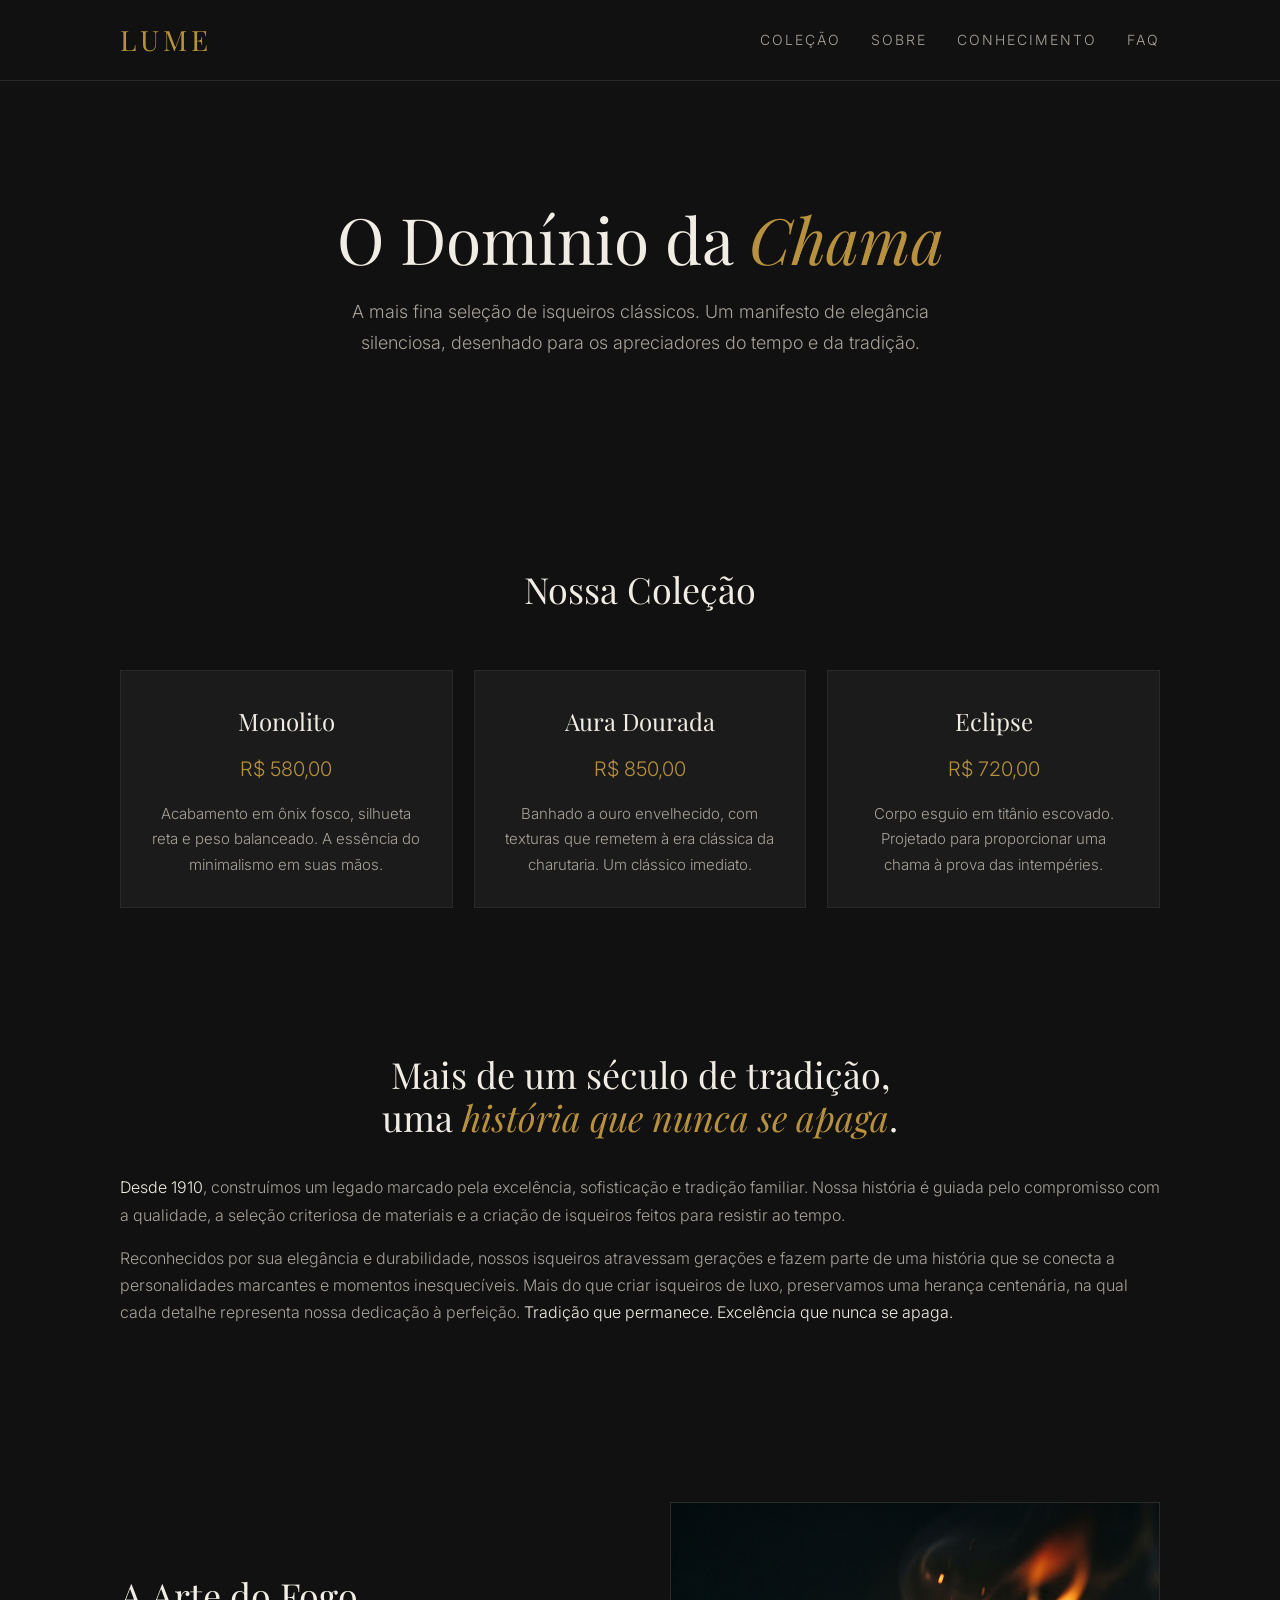
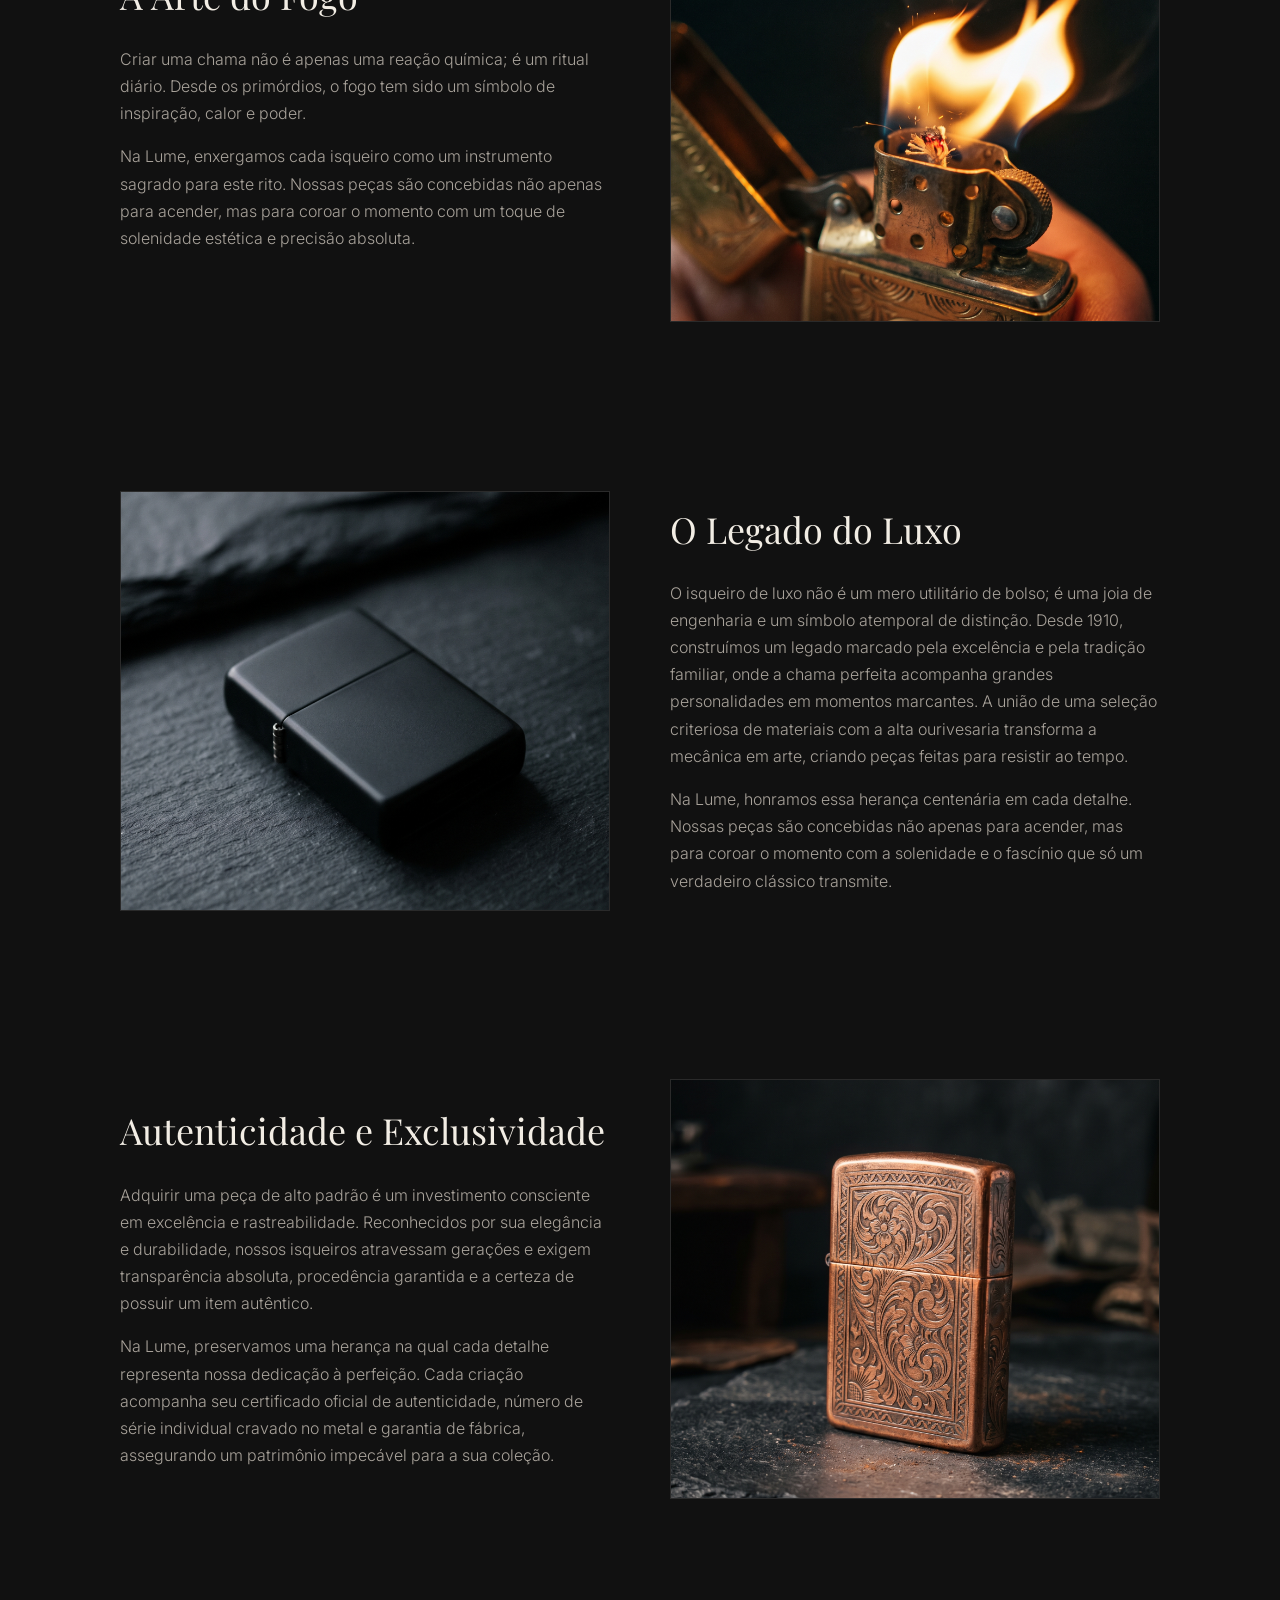
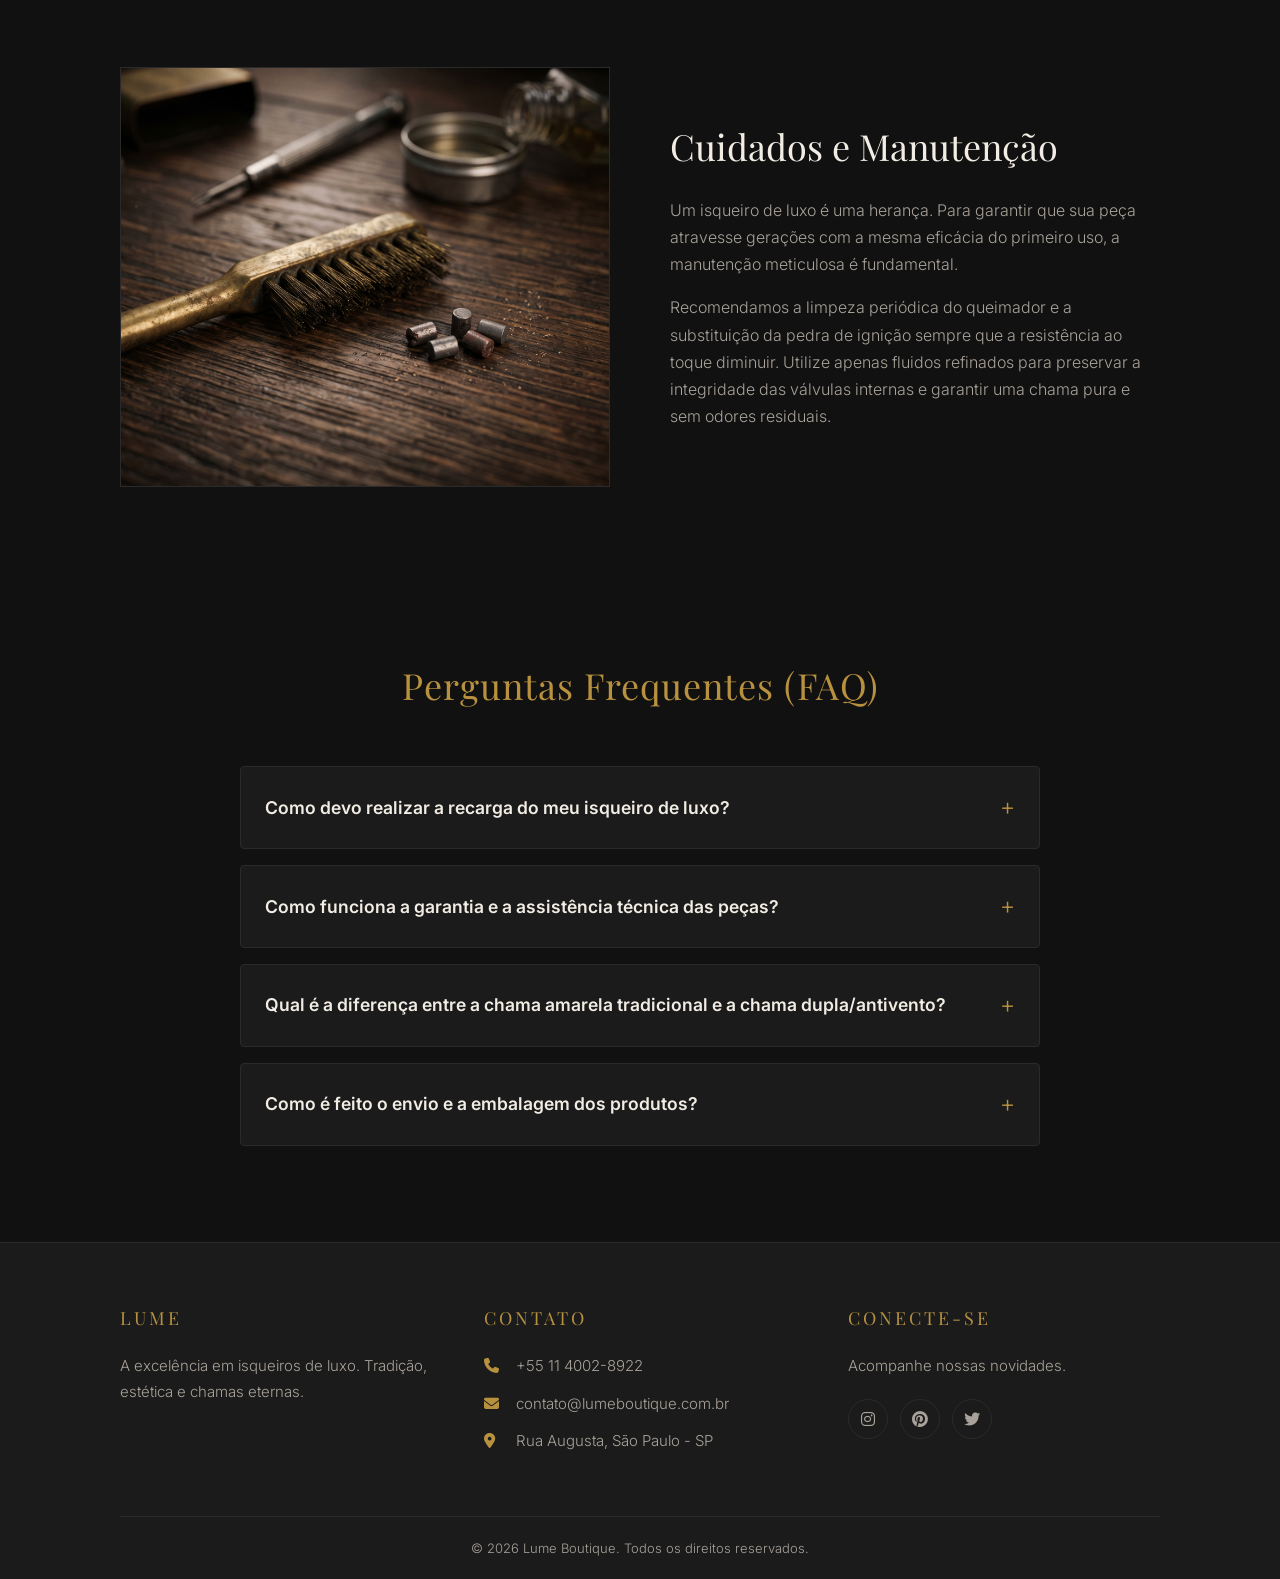
==== commit 1f126ac5: "fix(sobre): melhora ux colocando seção sobre acima da seção conhecimento" ====
--- a/index.html
+++ b/index.html
@@ -19,8 +19,8 @@
             <a href="#" class="logo">Lume</a>
             <ul class="nav-links">
                 <li><a href="#colecao">Coleção</a></li>
+                <li><a href="#sobre">Sobre</a></li>
                 <li><a href="#arte">Conhecimento</a></li>
-                <li><a href="#sobre">Sobre</a></li>
                 <li><a href="#faq">FAQ</a></li>
             </ul>
         </div>
@@ -59,68 +59,6 @@
                     intempéries.</p>
             </div>
 
-        </div>
-    </section>
-
-    <!-- Seção: A Arte do Fogo (Texto à esquerda, Imagem à direita) -->
-    <section id="arte" class="section-padding container">
-        <div class="content-row">
-            <div class="content-text">
-                <h2>A Arte do Fogo</h2>
-                <p>Criar uma chama não é apenas uma reação química; é um ritual diário. Desde os primórdios, o fogo tem
-                    sido um símbolo de inspiração, calor e poder.</p>
-                <p>Na Lume, enxergamos cada isqueiro como um instrumento sagrado para este rito. Nossas peças são
-                    concebidas não apenas para acender, mas para coroar o momento com um toque de solenidade estética e
-                    precisão absoluta.</p>
-            </div>
-            <div class="content-image">
-                <img src="imagens/imagem 2.jfif" alt="Isqueiro de luxo com a chama acesa">
-            </div>
-        </div>
-    </section>
-
-    <!-- Seção: O Legado do Luxo (Imagem à esquerda, Texto à direita) -->
-    <section id="legado" class="section-padding container">
-        <div class="content-row reverse">
-            <div class="content-text">
-                <h2>O Legado do Luxo</h2>
-                <p>O isqueiro de luxo não é um mero utilitário de bolso; é uma joia de engenharia e um símbolo atemporal de distinção. Desde 1910, construímos um legado marcado pela excelência e pela tradição familiar, onde a chama perfeita acompanha grandes personalidades em momentos marcantes. A união de uma seleção criteriosa de materiais com a alta ourivesaria transforma a mecânica em arte, criando peças feitas para resistir ao tempo.</p>
-                <p>Na Lume, honramos essa herança centenária em cada detalhe. Nossas peças são concebidas não apenas para acender, mas para coroar o momento com a solenidade e o fascínio que só um verdadeiro clássico transmite.</p>
-            </div>
-            <div class="content-image">
-                <img src="imagens/imagem 4.jfif" alt="Isqueiro preto de luxo">
-            </div>
-        </div>
-    </section>
-
-    <!-- Seção: Autenticidade e Exclusividade (Texto à esquerda, Imagem à direita) -->
-    <section id="autenticidade" class="section-padding container">
-        <div class="content-row">
-            <div class="content-text">
-                <h2>Autenticidade e Exclusividade</h2>
-                <p>Adquirir uma peça de alto padrão é um investimento consciente em excelência e rastreabilidade. Reconhecidos por sua elegância e durabilidade, nossos isqueiros atravessam gerações e exigem transparência absoluta, procedência garantida e a certeza de possuir um item autêntico.</p>
-                <p>Na Lume, preservamos uma herança na qual cada detalhe representa nossa dedicação à perfeição. Cada criação acompanha seu certificado oficial de autenticidade, número de série individual cravado no metal e garantia de fábrica, assegurando um patrimônio impecável para a sua coleção.</p>
-            </div>
-            <div class="content-image">
-                <img src="imagens/imagem 1.jfif" alt="Isqueiro de luxo sobre a mesa">
-            </div>
-        </div>
-    </section>
-
-    <!-- Seção: Cuidados e Manutenção (Imagem à esquerda, Texto à direita) -->
-    <section id="manutencao" class="section-padding container">
-        <div class="content-row reverse">
-            <div class="content-text">
-                <h2>Cuidados e Manutenção</h2>
-                <p>Um isqueiro de luxo é uma herança. Para garantir que sua peça atravesse gerações com a mesma eficácia
-                    do primeiro uso, a manutenção meticulosa é fundamental.</p>
-                <p>Recomendamos a limpeza periódica do queimador e a substituição da pedra de ignição sempre que a
-                    resistência ao toque diminuir. Utilize apenas fluidos refinados para preservar a integridade das
-                    válvulas internas e garantir uma chama pura e sem odores residuais.</p>
-            </div>
-            <div class="content-image">
-                <img src="imagens/imagem 3.jfif" alt="Escova para limpeza de isqueiro de luxo">
-            </div>
         </div>
     </section>
 
@@ -141,6 +79,68 @@
         </div>
     </section>
 
+    <!-- Seção: A Arte do Fogo (Texto à esquerda, Imagem à direita) -->
+    <section id="arte" class="section-padding container">
+        <div class="content-row">
+            <div class="content-text">
+                <h2>A Arte do Fogo</h2>
+                <p>Criar uma chama não é apenas uma reação química; é um ritual diário. Desde os primórdios, o fogo tem
+                    sido um símbolo de inspiração, calor e poder.</p>
+                <p>Na Lume, enxergamos cada isqueiro como um instrumento sagrado para este rito. Nossas peças são
+                    concebidas não apenas para acender, mas para coroar o momento com um toque de solenidade estética e
+                    precisão absoluta.</p>
+            </div>
+            <div class="content-image">
+                <img src="imagens/imagem 2.jfif" alt="Isqueiro de luxo com a chama acesa">
+            </div>
+        </div>
+    </section>
+
+    <!-- Seção: O Legado do Luxo (Imagem à esquerda, Texto à direita) -->
+    <section id="legado" class="section-padding container">
+        <div class="content-row reverse">
+            <div class="content-text">
+                <h2>O Legado do Luxo</h2>
+                <p>O isqueiro de luxo não é um mero utilitário de bolso; é uma joia de engenharia e um símbolo atemporal de distinção. Desde 1910, construímos um legado marcado pela excelência e pela tradição familiar, onde a chama perfeita acompanha grandes personalidades em momentos marcantes. A união de uma seleção criteriosa de materiais com a alta ourivesaria transforma a mecânica em arte, criando peças feitas para resistir ao tempo.</p>
+                <p>Na Lume, honramos essa herança centenária em cada detalhe. Nossas peças são concebidas não apenas para acender, mas para coroar o momento com a solenidade e o fascínio que só um verdadeiro clássico transmite.</p>
+            </div>
+            <div class="content-image">
+                <img src="imagens/imagem 4.jfif" alt="Isqueiro preto de luxo">
+            </div>
+        </div>
+    </section>
+
+    <!-- Seção: Autenticidade e Exclusividade (Texto à esquerda, Imagem à direita) -->
+    <section id="autenticidade" class="section-padding container">
+        <div class="content-row">
+            <div class="content-text">
+                <h2>Autenticidade e Exclusividade</h2>
+                <p>Adquirir uma peça de alto padrão é um investimento consciente em excelência e rastreabilidade. Reconhecidos por sua elegância e durabilidade, nossos isqueiros atravessam gerações e exigem transparência absoluta, procedência garantida e a certeza de possuir um item autêntico.</p>
+                <p>Na Lume, preservamos uma herança na qual cada detalhe representa nossa dedicação à perfeição. Cada criação acompanha seu certificado oficial de autenticidade, número de série individual cravado no metal e garantia de fábrica, assegurando um patrimônio impecável para a sua coleção.</p>
+            </div>
+            <div class="content-image">
+                <img src="imagens/imagem 1.jfif" alt="Isqueiro de luxo sobre a mesa">
+            </div>
+        </div>
+    </section>
+
+    <!-- Seção: Cuidados e Manutenção (Imagem à esquerda, Texto à direita) -->
+    <section id="manutencao" class="section-padding container">
+        <div class="content-row reverse">
+            <div class="content-text">
+                <h2>Cuidados e Manutenção</h2>
+                <p>Um isqueiro de luxo é uma herança. Para garantir que sua peça atravesse gerações com a mesma eficácia
+                    do primeiro uso, a manutenção meticulosa é fundamental.</p>
+                <p>Recomendamos a limpeza periódica do queimador e a substituição da pedra de ignição sempre que a
+                    resistência ao toque diminuir. Utilize apenas fluidos refinados para preservar a integridade das
+                    válvulas internas e garantir uma chama pura e sem odores residuais.</p>
+            </div>
+            <div class="content-image">
+                <img src="imagens/imagem 3.jfif" alt="Escova para limpeza de isqueiro de luxo">
+            </div>
+        </div>
+    </section>
+
     <!-- Seção: FAQ -->
     <section id="faq" class="faq-section section-padding container">
         <div class="faq-container">
